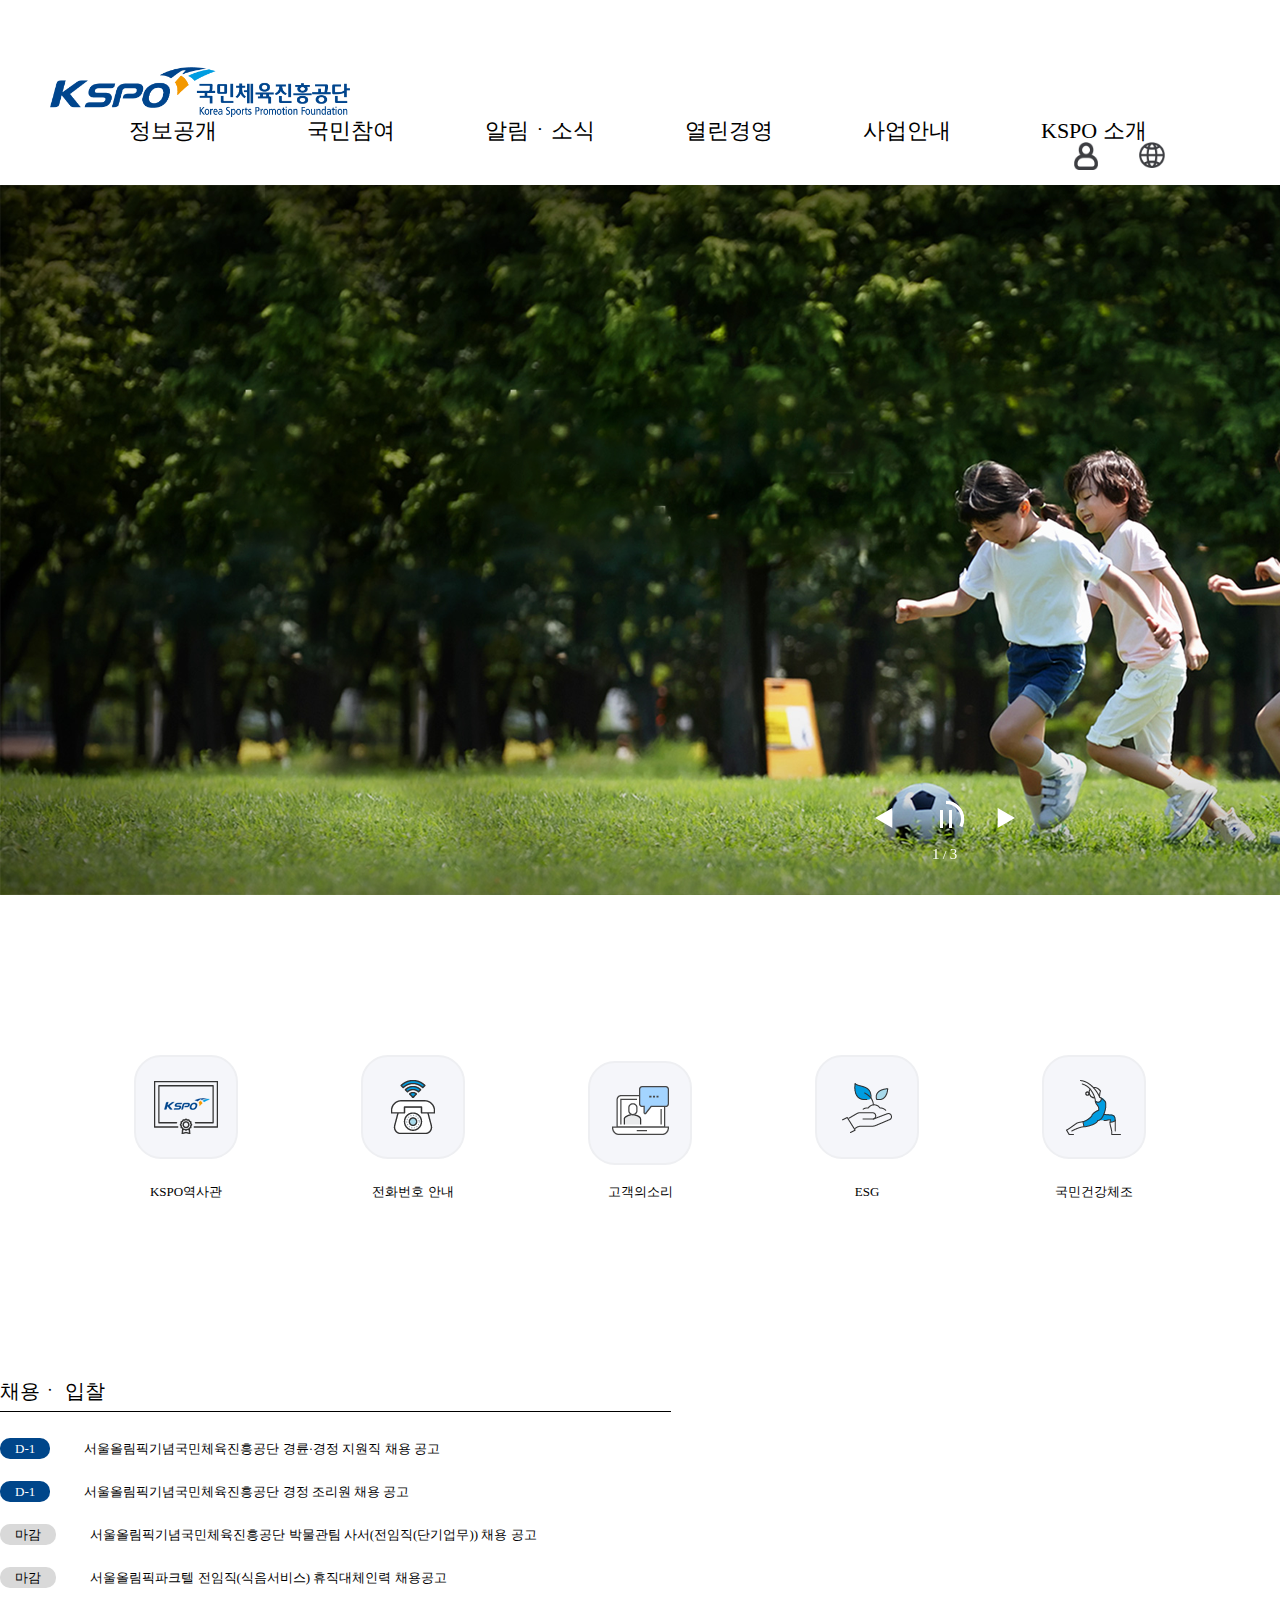
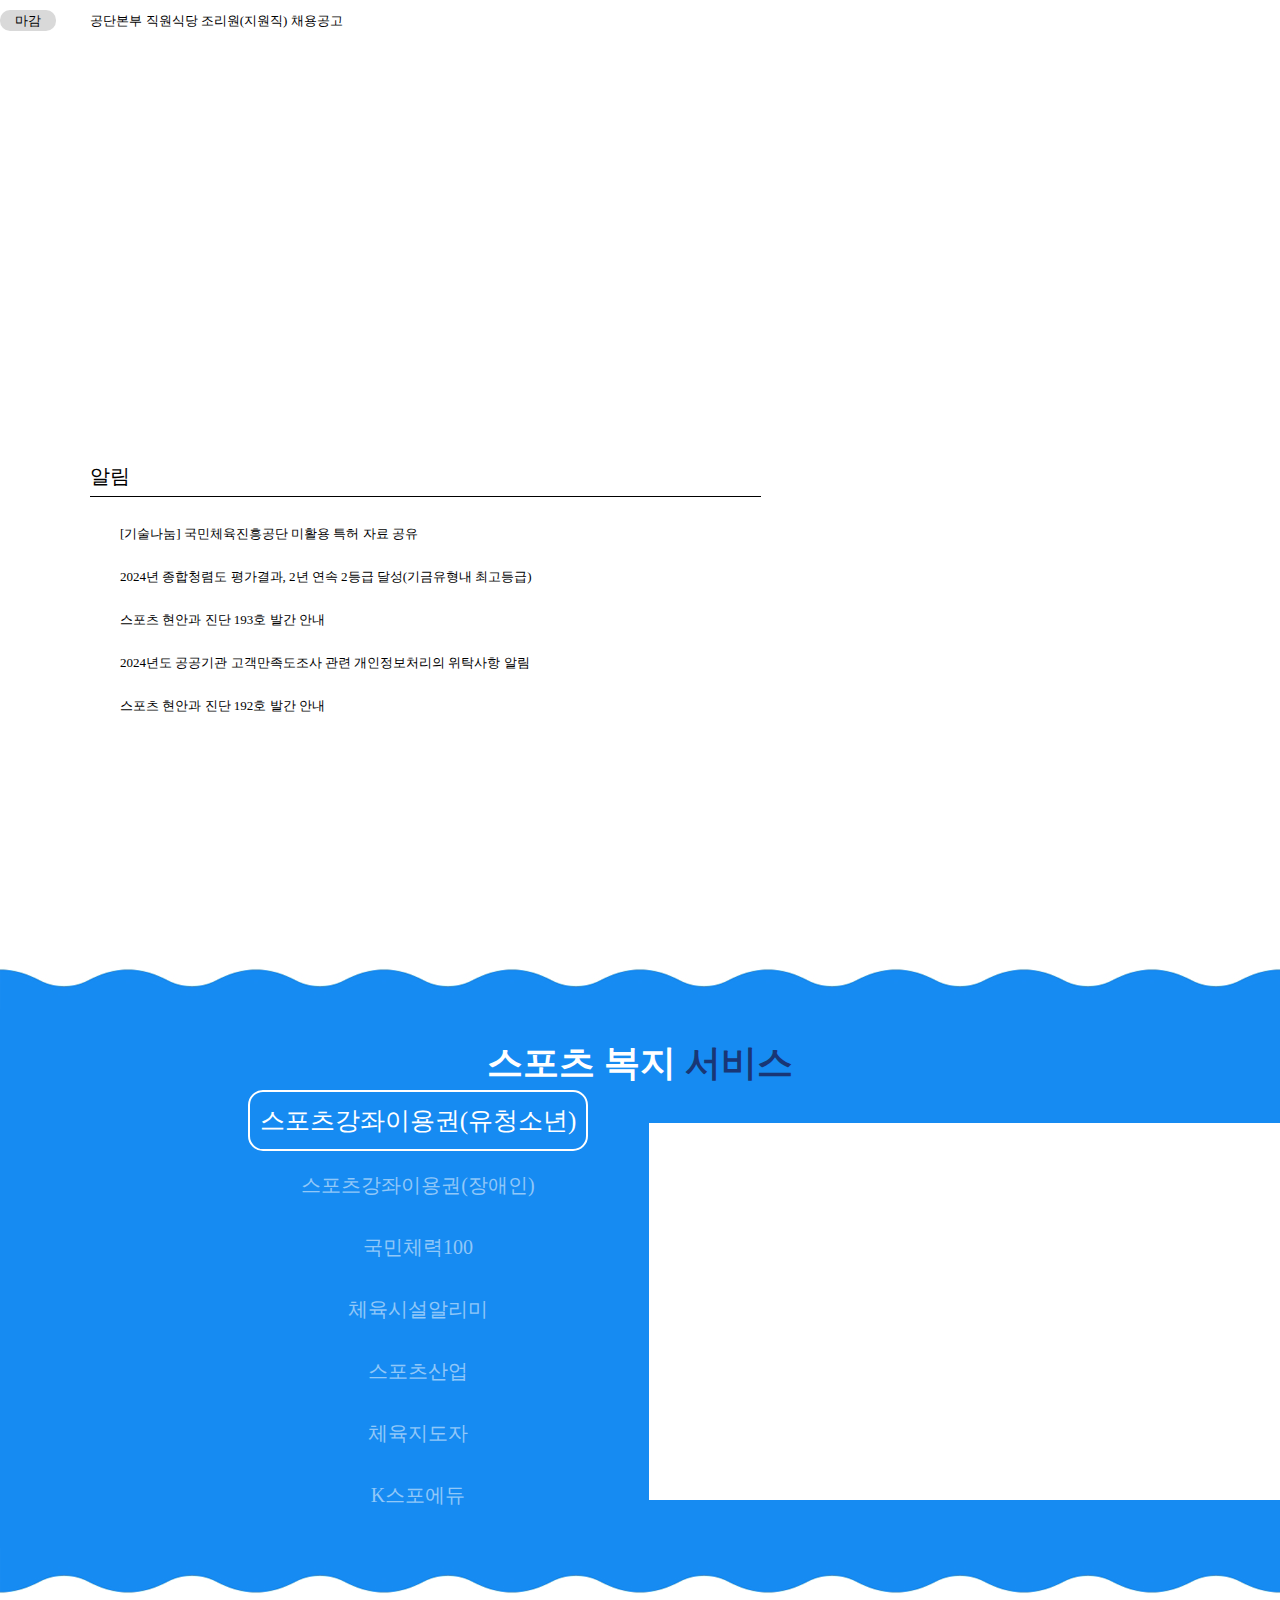
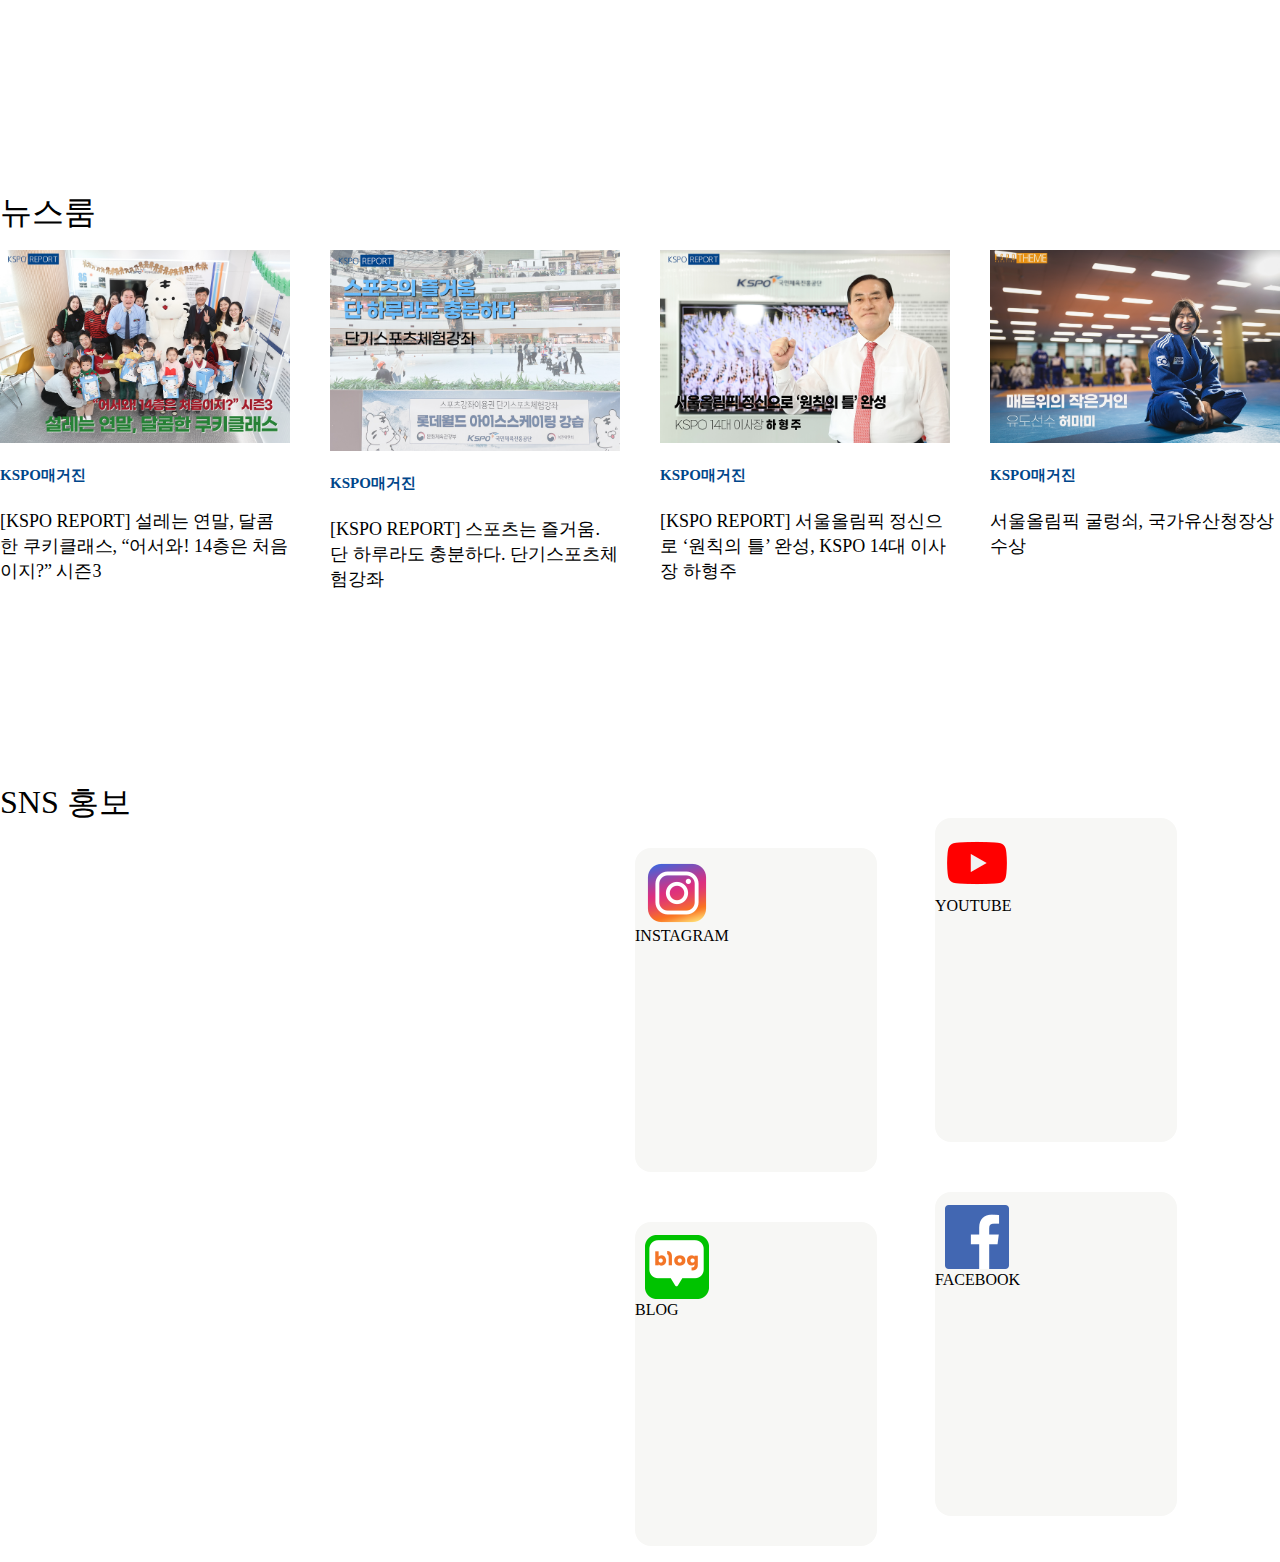
==== index.html @ 51185cd9 "Add files via upload" ====
<!DOCTYPE html>
<html lang="en">
<head>
    <meta charset="UTF-8">
    <meta name="viewport" content="width=device-width, initial-scale=1.0">
    <title>Document</title>
    <link rel="stylesheet" href="./css/style.css">
    <link rel="stylesheet" href="./css/reset.css">
</head>
<body>
    <header>
        <div id="top" >
            <div id="logo" >
            <h1><img src="./img/logo.png" alt=""></h1>
            </div><!--//#logo-->

            <nav id="main_menu" class="font">
                <ul>
                    <li><a href="https://www.kspo.or.kr/kspo/application/APPMST008/list.do?optn10=STD&menuNo=200293">정보공개</a>
                      <div class="sub">
                        <ul id="sub_1">
                          <div class="line"></div>
                          <li><a href=""><p>사전정보공표</p></a></li>
                          <li><a href="#"><p>정보공개청구</p></a></li>
                          <li><a href="#"><p>정보공개목록</p></a></li>
                          <li><a href="#"><p>공공데이터 개방</p></a></li>
                          <li><a href="#"><p>사업실명제</p></a></li>
                          <li><a href="#"><p>재정정보공개</p></a></li>
                          <li><a href="#"><p>비공개대상정보세부기준</p></a></li>
                        
                        </ul>
                      </div>
                    </li>
                    <li><a href="https://www.kspo.or.kr/kspo/singl/contents/ready.do?menuNo=200001">국민참여</a>
                    <div class="sub">
                      <ul id="sub_2">
                        <div class="line"></div>

                        <li><a href="#">고객의 소리</a></li>
                        <li><a href="#">제안</a></li>
                        <li><a href="#">신고센터</a></li>
                        <li><a href="#">신청서비스</a></li>
                        <li><a href="#">증명서발급</a></li>
                        <li><a href="#">설문조사</a></li>
                        <li><a href="#">자주 묻는 질문</a></li>
                      
                      </ul>
                    </div>
                  </li>
                    <li><a href="https://www.kspo.or.kr/kspo/bbs/B0000027/list.do?menuNo=200149">알림ㆍ소식</a>
                    <div class="sub">
                      <ul id="sub_3">
                        <div class="line"></div>

                        <li><a href="#">공지사항</a></li>
                        <li><a href="#">입찰공고</a></li>
                        <li><a href="#">유관기관 공고</a></li>
                        <li><a href="#">채용정보</a></li>
                        
                      </ul>
                    </div>
                  </li>
                    <li><a href="https://www.kspo.or.kr/kspo/main/contents.do?menuNo=200059">열린경영</a>
                    <div class="sub">
                      <ul id="sub_4">
                        <div class="line"></div>

                        <li><a href="#">경영공시</a></li>
                        <li><a href="#">ESG</a></li>
                        <li><a href="#">적극행정</a></li>
                        <li><a href="#">윤리 인권경영</a></li>
                        <li><a href="#">동반성장</a></li>
                        <li><a href="#">환경경영</a></li>
                        <li><a href="#">안전경영</a></li>
                      
                      </ul>
                    </div>
                   </li> 
                    <li><a href="https://www.kspo.or.kr/kspo/main/contents.do?menuNo=200090">사업안내</a>
                    <div class="sub">
                      <ul id="sub_5">
                        <div class="line"></div>

                        <li><a href="#">국민체육진흥기금</a></li>
                        <li><a href="#">스포츠복지 지원 사업</a></li>
                        <li><a href="#">스포츠산업 지원</a></li>
                        <li><a href="#">서울올림픽레거시 사업</a></li>
                        <li><a href="#">체육인재 육성/지원</a></li>
                        <li><a href="#">기금조성사업</a></li>
                        <li><a href="#">KSPO 스포츠단</a></li>
                      
                      </ul>
                    </div>
                    </li>

                    <li><a href="https://www.kspo.or.kr/kspo/main/contents.do?menuNo=200163">KSPO 소개</a>
                    <div class="sub">
                      <ul id="sub_6">
                      <div class="line"></div>

                        <li><a href="#">기관소개</a></li>
                        <li><a href="#">인사말</a></li>
                        <li><a href="#">조직안내</a></li>
                        <li><a href="#">KSPO 브랜드</a></li>
                        <li><a href="#">홍보과</a></li>
                        <li><a href="#">인재채용</a></li>
                        <li><a href="#">사회공헌</a></li>
                        <li><a href="#">찾아오시는길</a></li>
                      </ul>
                    </div>
                  </li>
        
                </ul>
                <div class="sub_bg"></div>
            </nav><!--//#main_menu-->   

            <div id="m_menu">
                <ul>
                   
                    <li><a href="#"><img src="./img/m_menu2.png" alt=""></a></li>
                    <li><a href="#"><img src="./img/m_menu3.png" alt=""></a></li>

                </ul>
            </div><!--//#m_menu-->

        </div><!--//#top-->  

    </header>
    <main>
      <div id="main_view" >
       <!-- Swiper -->
        <div class="swiper mySwiper">
          <div class="swiper-wrapper">
            <div class="swiper-slide"><img src="./img/main_view1_s.png" alt=""></div>
            <div class="swiper-slide"><img src="./img/main_view2_s.png" alt=""></div>
            <div class="swiper-slide"><img src="./img/main_view3_s.png" alt=""></div>
    
          </div>
          <div class="next"><img src="./img/next.png" alt=""></div>
          <div class="prev"><img src="./img/prev.png" alt=""></div>
          <div class="pagination"></div>
          <div class="autoplay-progress">
          <div><img src="./img/stop.png" alt=""></div>
            <svg viewBox="0 0 48 48">
              <circle cx="24" cy="24" r="20"></circle>
            </svg>
            
            <span></span>
          </div>
        </div>
          
         
        </div>
      
      </div><!--main_view-->

        <div id="q_menu" class="inner" >
          <ul class="inner">
            <li><a href="https://www.kspo.or.kr/kspo/history/historyMuseum/list.do?listViewType=photo-view&menuNo=200297"><img src="./img/q5.png" alt=""><p>KSPO역사관</p></a></li>     
            <li><a href="https://www.kspo.or.kr/kspo/singl/orgnzt/list.do?menuNo=200292"><img src="./img/q3.png" alt=""><p>전화번호 안내</p></a></li>          
            <li><a href="https://www.kspo.or.kr/kspo/singl/cmtt/list.do?menuNo=200004"><img src="./img/06.png" alt=""><p>고객의소리</p></a></li>          
            <li><a href="https://www.kspo.or.kr/kspo/main/contents.do?menuNo=200375"><img src="./img/q6.png" alt=""><p>ESG</p></a></li>   
            <li><a href="https://www.kspo.or.kr/kspo/main/contents.do?menuNo=200131"><img src="./img/q4.png" alt=""><p>국민건강체조</p></a></li>     
          </ul>
        </div>
      <div id="bord" class="inner font"> 
        <div id="bord1" >
          <h2>
           채용ㆍ 입찰

          </h2>
          <ul>
            <li><a href=""><span class="color">D-1</span> 서울올림픽기념국민체육진흥공단 경륜·경정 지원직 채용 공고</a></li>
            <li><a href=""><span class="color">D-1</span> 서울올림픽기념국민체육진흥공단 경정 조리원 채용 공고</a></li>
            <li><a href=""><span>마감</span> 서울올림픽기념국민체육진흥공단 박물관팀 사서(전임직(단기업무)) 채용 공고</a></li>
            <li><a href=""><span>마감</span> 서울올림픽파크텔 전임직(식음서비스) 휴직대체인력 채용공고</a></li>
            <li><a href=""><span>마감</span> 공단본부 직원식당 조리원(지원직) 채용공고 </a></li>
            
          </ul> 

        </div>  
        <div id="bord2" >
          <h2>알림</h2>
          <ul>
            <li><a href="">[기술나눔] 국민체육진흥공단 미활용 특허 자료 공유 </a></li>
            <li><a href="">2024년 종합청렴도 평가결과, 2년 연속 2등급 달성(기금유형내 최고등급)</a></li>
            <li><a href="">스포츠 현안과 진단 193호 발간 안내</a></li>
            <li><a href="">2024년도 공공기관 고객만족도조사 관련 개인정보처리의 위탁사항 알림</a></li>
            <li><a href="">스포츠 현안과 진단 192호 발간 안내</a></li>
          </ul>
        </div> 

      </div><!--end:bord--> 

      <div id="banner" class="font">
        <h2>스포츠 복지 <span>서비스</span></h2>
        <ul>
          <li>
            <input type="radio"class="sport_b" id="sport_1" name="sport" value="Sports course voucher"checked/>
            <span class="custom-radio"></span>
            <label class="radio-label" for="sport_1">스포츠강좌이용권(유청소년)</label>
            <div class="sub">
              <img src="" alt="">
              <div class="sub_w">
                <h3>스포츠 강좌이용권(유청소년)</h3> 
                <p>
                국민 누구나 차별 없이 하고 싶은 운동
                을 마음껏 배울수 있도로 저소득층 유
                ㆍ청소년의 운동프로그램 수강료를 지
                원하는 사업입니다.
                </p>  
              </div>
              <div class="button_g"></div>
              <div class="button">홈페이지 바로가기</div>
              <div class="number">02-410-1298 ~9</div>
            </div>
          </li>
          <li>
            <input type="radio" class="sport_b" id="sport_2" name="sport">
            <span class="custom-radio"></span>
            <label class="radio-label" for="sport_2">스포츠강좌이용권(장애인)</label>
          </li>
          <li>
            <input type="radio" class="sport_b" id="sport_3" name="sport">
            <span class="custom-radio"></span>
            <label class="radio-label" for="sport_3">국민체력100</label>
          </li>
          <li>
            <input type="radio" class="sport_b" id="sport_4" name="sport">
            <span class="custom-radio"></span>
            <label class="radio-label" for="sport_4">체육시설알리미</label>
          </li>
          <li>
            <input type="radio" class="sport_b" id="sport_5" name="sport">
            <span class="custom-radio"></span>
            <label class="radio-label" for="sport_5">스포츠산업</label>
          </li>
          <li>
            <input type="radio" class="sport_b" id="sport_6" name="sport">
            <span class="custom-radio"></span>
            <label class="radio-label" for="sport_6">체육지도자</label>
          </li>
          <li>
            <input type="radio" class="sport_b" id="sport_7" name="sport">
            <span class="custom-radio"></span>
            <label class="radio-label" for="sport_7">K스포에듀</label>
          </li>
        </ul>
      </div> 
      <div id="newsroom" class="inner font">
        <h2>뉴스룸</h2>
        <ul>
            <li><a href="https://www.kspo.or.kr/news/bbs/B0000089/view.do?nttId=62833&menuNo=1200004"><img src="./img/newsroom_1.jpg" alt=""><img src="" alt=""><h3>KSPO매거진</h3><p>[KSPO REPORT] 설레는 연말, 달콤한 쿠키클래스, “어서와! 14층은 처음이지?” 시즌3</p></a></li>
            <li><a href="https://www.kspo.or.kr/news/bbs/B0000089/view.do?nttId=62738&menuNo=1200004"><img src="./img/newsroom_2.jpg" alt=""><img src="" alt=""><h3>KSPO매거진</h3><p>[KSPO REPORT] 스포츠는 즐거움. 단 하루라도 충분하다. 단기스포츠체험강좌</p></a></li>
            <li><a href="https://www.kspo.or.kr/news/bbs/B0000089/view.do?nttId=62736&menuNo=1200004"><img src="./img/newsroom_3.jpg" alt=""><img src="" alt=""><h3>KSPO매거진</h3><p>[KSPO REPORT] 서울올림픽 정신으로 ‘원칙의 틀’ 완성, KSPO 14대 이사장 하형주</p></a></li>
            <li><a href="https://www.kspo.or.kr/news/bbs/B0000089/view.do?nttId=62707&menuNo=1200002"><img src="./img/newsroom_4.jpg" alt=""><img src="" alt=""><h3>KSPO매거진</h3><p>서울올림픽 굴렁쇠, 국가유산청장상 수상</p></a></li>
          
        </ul>
      </div>
      <div id="sns" class="inner">
        <h2>SNS 홍보</h2>
        <ul id="sns_boxs">
          <li id="INSTAGRAM" class="sns_box"><img src="./img/instagram_logo.png" alt="인스타로고"><h3>INSTAGRAM</h3></li>
          <li id="YOUTUBE" class="sns_box"><img src="./img/youtube_logo.png" alt="유튜브로고"><h3>YOUTUBE</h3></li>
          <li id="BLOG" class="sns_box"><img src="./img/blog_logo.png" alt="블로그로고"><h3>BLOG</h3></li>
          <li id="FACEBOOK" class="sns_box"><img src="./img/facebook_logo.png" alt="페이스북로고"><h3>FACEBOOK</h3></li>
        </ul>
        
        
      </div>


<!--스와이퍼 연결 -->
<link rel="stylesheet" href="https://cdn.jsdelivr.net/npm/swiper@11/swiper-bundle.min.css"/>

<script src="https://cdn.jsdelivr.net/npm/swiper@11/swiper-bundle.min.js"></script>

<!--스와이퍼 호출 -->
<script>
   const progressCircle = document.querySelector(".autoplay-progress svg");
    const progressContent = document.querySelector(".autoplay-progress span");
    var swiper = new Swiper(" #main_view .mySwiper", {
      spaceBetween: 30,
      centeredSlides: true,
      autoplay: {
        delay: 2500,
        disableOnInteraction: false
      },
      pagination: {
        el: ".pagination",
        type: "fraction",
      },
      navigation: {
        nextEl: ".next",
        prevEl: ".prev"
      },
      on: {
        autoplayTimeLeft(s, time, progress) {
          progressCircle.style.setProperty("--progress", 1 - progress);
          progressContent.textContent = `${Math.ceil(time / 1000)}s`;
        }
      }
    });

     



</script>    
    </main>
</body>
</html>
---- css/style.css ----
@charset "UTF-8";
/*문자 인코딩 정보 표기*/
.inner {
  width: 100%;
  max-width: 1440px;
  margin: 0 auto;
}

.font {
  font-family: "pretandard";
}

a {
  text-decoration: none;
  color: #000;
}

header {
  position: relative;
}

header #top {
  height: 150px;
  padding-top: 35px;
}

header #logo {
  float: left;
  margin: 32px 0 0 50px;
}

header h1 img {
  width: 300px;
}

header #main_menu {
  padding-top: 55px;
}
header #main_menu > ul {
  float: left;
  padding-left: 129px;
  text-align: center;
  width: 1140px;
  margin: 0 auto;
}
header #main_menu > ul > li {
  float: left;
  margin-right: 90px;
  text-align: center;
  position: relative;
}
header #main_menu ul:hover .sub {
  opacity: 1;
}
header #main_menu ul:hover + .sub_bg {
  opacity: 1;
}
header #main_menu li:hover .line {
  opacity: 1;
  width: 100%;
}
header #main_menu li:last-child {
  margin-right: 0px;
}
header #main_menu a {
  font-weight: 400;
  font-size: 22px;
}
header #main_menu .sub {
  height: 400px;
  position: absolute;
  top: 50px;
  left: 50%;
  transform: translateX(-50%);
  opacity: 0;
  z-index: 999;
  white-space: nowrap;
}
header #main_menu .sub ul {
  clear: both;
  margin-top: 40px;
}
header #main_menu .sub li {
  clear: both;
}
header #main_menu .sub li:hover a {
  font-weight: 500;
  font-size: 1.3rem;
}
header #main_menu .sub a {
  font-size: 18px;
  font-weight: 300;
  line-height: 50px;
  color: #fff;
  transition: all 0.3s;
}
header #main_menu .sub_bg {
  width: 100%;
  height: 440px;
  position: absolute;
  top: 150px;
  background: #F39800;
  z-index: 99;
  opacity: 0;
}
header #main_menu .line {
  border-bottom: 5px solid #fff;
  border-radius: 16px;
  opacity: 0;
  transition: all 0.3s;
  width: 10px;
}

header #m_menu {
  float: right;
}
header #m_menu ul {
  float: right;
  margin-right: 115px;
}
header #m_menu li {
  float: left;
  margin-right: 41px;
}
header #m_menu li:nth-child(2) {
  margin-right: 0;
}
header #m_menu li img {
  width: 30px;
}
header #m_menu li:nth-child(1) img {
  width: 24px;
}
header #m_menu li:nth-child(2) img {
  width: 26px;
}

#main_view {
  height: 710px;
  position: relative;
  font-family: "pretandard";
  font-size: 13px !important;
}
#main_view .swiper .swiper-wrapper img {
  height: 710px;
}
#main_view .next {
  position: absolute;
  bottom: 67px;
  right: 264px;
  z-index: 1;
}
#main_view .prev {
  position: absolute;
  bottom: 67px;
  right: 386px;
  z-index: 1;
}
#main_view .pagination {
  position: absolute;
  bottom: 35px;
  left: auto;
  right: 318px;
  z-index: 1;
  color: #fff;
  width: 30px;
}
#main_view .swiper-pagination-current {
  font-family: "pretandard";
  font-size: 15px;
}
#main_view .swiper-pagination-total {
  font-family: "pretandard";
  font-size: 15px;
}
#main_view .autoplay-progress {
  position: absolute;
  right: 314px;
  bottom: 58px;
  z-index: 10;
  width: 40px;
  height: 40px;
  display: flex;
  align-items: center;
  justify-content: center;
  font-weight: bold;
  color: #fff;
  font-size: 0;
}
#main_view .autoplay-progress svg {
  --progress: 0;
  position: absolute;
  left: 0;
  top: 0px;
  z-index: 10;
  width: 100%;
  height: 100%;
  stroke-width: 4px;
  stroke: #fff;
  fill: none;
  stroke-dashoffset: calc(125.6px * (1 - var(--progress)));
  stroke-dasharray: 125.6;
  transform: rotate(-90deg);
}

#main_search {
  float: left;
  margin-left: 179px;
}
#main_search span {
  font-size: 36px;
}
#main_search .m_w {
  padding-bottom: 70px;
}

#main_slide {
  padding-left: 600px;
}
#main_slide ul {
  float: left;
  border: 1px solid #f00;
}
#main_slide li {
  float: left;
  width: 330px !important;
  height: 500px;
  background: #ddd;
  border-radius: 12px;
}

#q_menu ul {
  font-size: 0;
  text-align: center;
}
#q_menu li {
  font-size: 13px;
  display: inline-block;
  width: 100px;
  height: 100px;
  background: #F5F6FA;
  border: 2px solid #EEEFF2;
  border-radius: 27px;
  margin-right: 123px;
  margin-top: 160px;
}
#q_menu p {
  padding-top: 50px;
}
#q_menu li:hover {
  background: #ddd;
}
#q_menu li:last-child {
  margin-right: 0;
}
#q_menu img {
  vertical-align: middle;
  margin-top: 22.5px;
}

#bord1 {
  width: 671px;
  float: left;
  margin-top: 185px;
  height: 500px;
}
#bord1 h2 {
  font-size: 20px;
  padding-bottom: 10px;
}
#bord1 ul {
  border-top: 1px solid #000;
}
#bord1 span {
  width: 55px;
  border-radius: 10px;
  background-color: #D9D9D9;
  padding: 3px 15px;
  margin-right: 31px;
}
#bord1 .color {
  background-color: #00468A;
  color: #fff;
}
#bord1 li {
  padding-top: 30px;
  font-size: 13px;
}

#bord2 {
  width: 671px;
  float: left;
  margin-left: 90px;
  margin-top: 185px;
  height: 500px;
}
#bord2 h2 {
  font-size: 20px;
  padding-bottom: 10px;
}
#bord2 ul {
  border-top: 1px solid #000;
}
#bord2 li {
  padding: 30px 0 0 30px;
  font-size: 13px;
}

#banner {
  clear: both;
  text-align: center;
  margin-bottom: 200px;
  background: url("../img/q_menu_bg3.png") no-repeat;
  height: 630px;
  background-size: cover;
}
#banner h2 {
  font-size: 36px;
  font-weight: bold;
  padding-top: 79px;
  color: #fff;
}
#banner span {
  color: #193675;
}
#banner ul {
  width: 350px;
  margin: 27px 0px 0 243px;
  position: relative;
}
#banner li {
  padding-bottom: 42px;
}
#banner .sport_b:checked ~ .sub {
  display: block;
}
#banner label {
  color: rgba(255, 255, 255, 0.5333333333);
  font-size: 20px;
}
#banner label:hover {
  cursor: pointer;
}
#banner input[type=radio] {
  display: none;
}
#banner input[type=radio]:checked + .custom-radio + .radio-label {
  font-size: 25px;
  color: #fff;
  border: 2px solid #fff;
  border-radius: 15px;
  padding: 15px 10px;
}
#banner .sub {
  position: absolute;
  top: 15px;
  left: 406px;
  width: 947px;
  height: 377px;
  background: #fff;
  display: none;
}
#banner .sub_w {
  position: absolute;
  top: 0;
  right: 0;
  width: 237px;
  height: 317px;
  background: #ddd;
  padding: 30px;
}
#banner h3 {
  font-size: 19px;
  font-weight: 400;
  margin: 0px 0 88px;
}
#banner p {
  font-size: 16px;
  font-weight: 300;
  line-height: 23px;
}
#banner .button_g {
  background: #fff;
  width: 39px;
  height: 40px;
  position: absolute;
  top: 280px;
  right: 142px;
  border-radius: 16px 0 0 16px;
}
#banner .button {
  background: #193675;
  width: 133px;
  height: 40px;
  position: absolute;
  top: 280px;
  right: 18px;
  border-radius: 16px 16px 0 0;
  line-height: 40px;
  color: #fff;
  font-size: 16px;
  font-weight: 400;
}
#banner .number {
  position: absolute;
  top: 340px;
  right: 20px;
}

#newsroom {
  display: block;
  margin: auto;
  height: 354px;
  width: 1281px;
}
#newsroom h2 {
  font-size: 32px;
}
#newsroom ul {
  float: left;
}
#newsroom li {
  float: left;
  width: 290px;
  margin-right: 40px;
  overflow: hidden;
}
#newsroom li:hover img {
  transform: scale(1.1);
  transition: all 0.7s;
}
#newsroom li:last-child {
  margin-right: 0;
}
#newsroom h2 {
  font-size: 32px;
}
#newsroom h3 {
  font-weight: bold;
  font-size: 15px;
  margin-bottom: 26px;
  color: #00468A;
}
#newsroom p {
  font-size: 18px;
  line-height: 25px;
}
#newsroom img {
  width: 290px;
  margin: 22px 0;
}

#sns {
  clear: both;
  margin-top: 236px;
}
#sns h2 {
  font-size: 32px;
}
#sns #sns_boxs {
  float: right;
  width: 542px;
  height: 744px;
  margin-right: 103px;
}
#sns .sns_box {
  width: 242px;
  height: 324px;
  background: #F7F7F5;
  border-radius: 16px;
}
#sns li {
  float: left;
}
#sns li img {
  margin: 13px 0 0 10px;
}
#sns #INSTAGRAM {
  margin-right: 58px;
  margin-top: 30px;
}
#sns #BLOG {
  margin-right: 58px;
  margin-top: 50px;
}
#sns #FACEBOOK {
  margin-top: 20px;
}/*# sourceMappingURL=style.css.map */
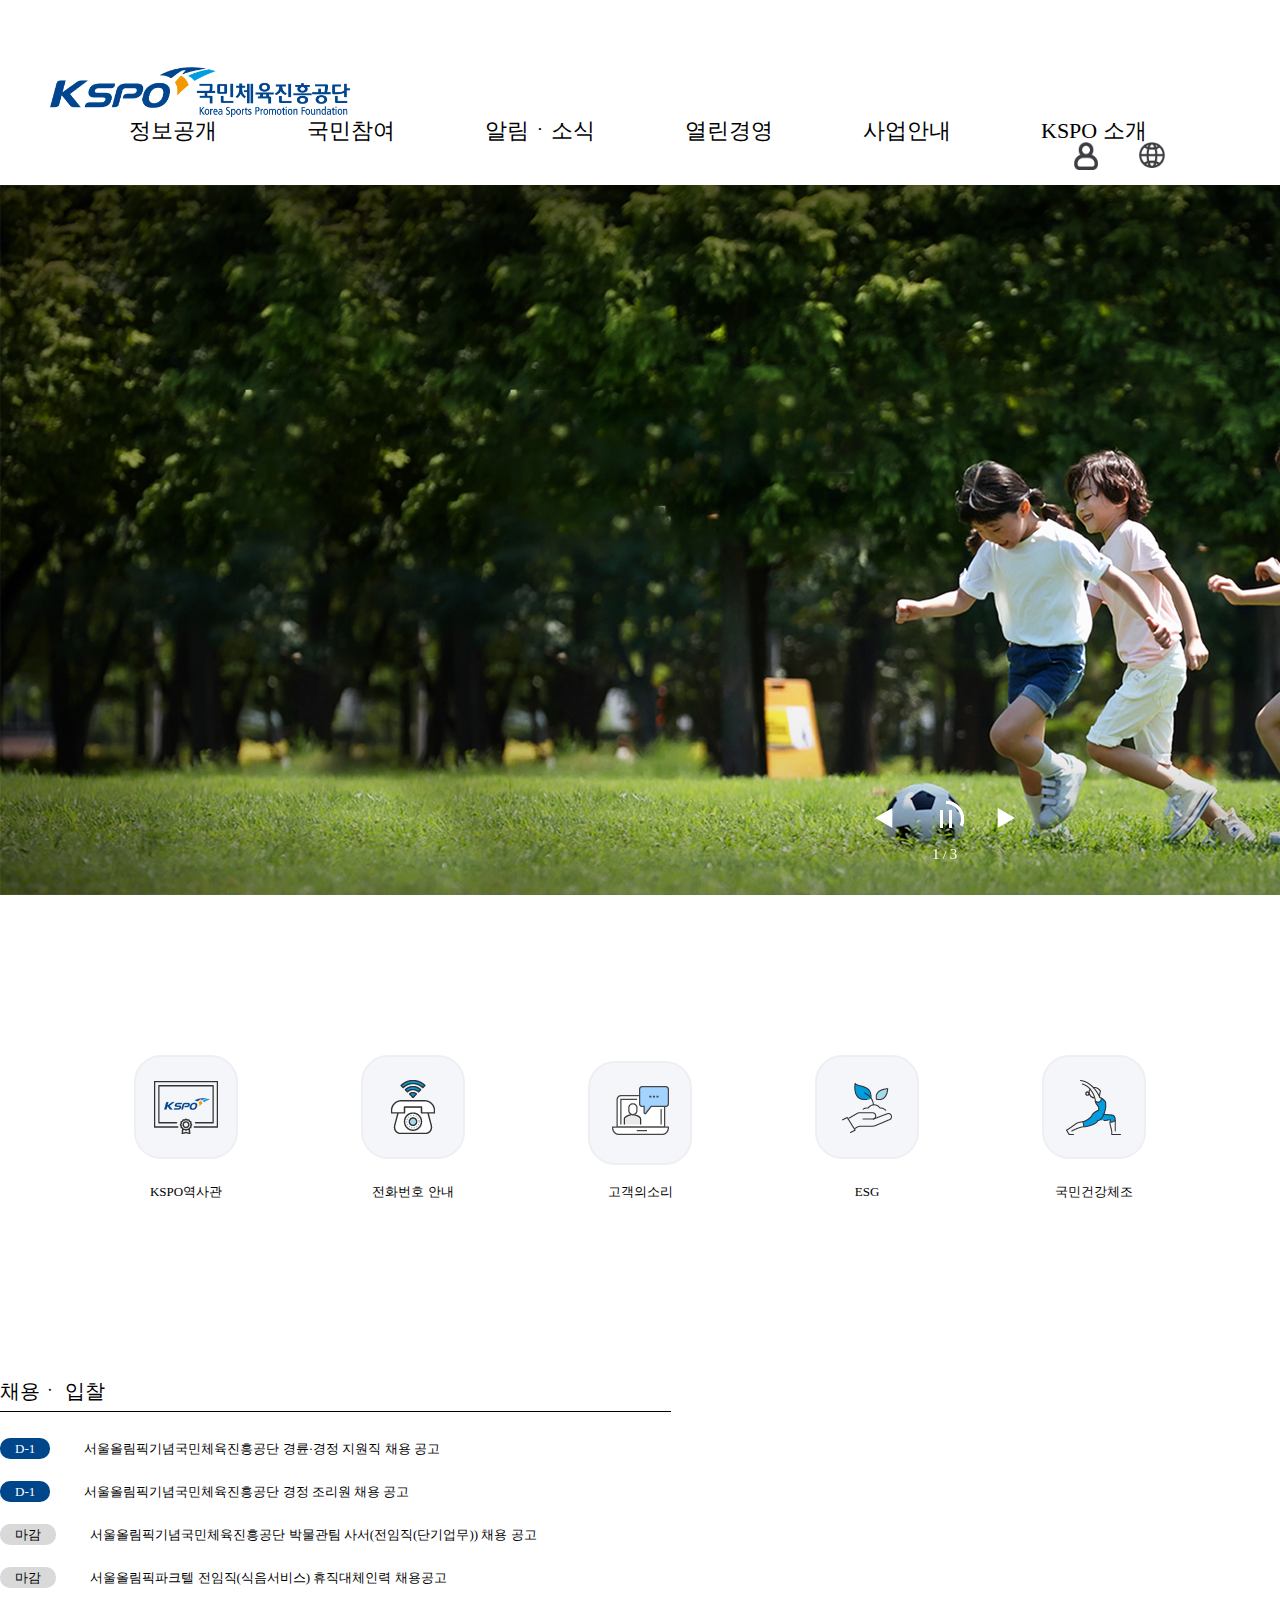
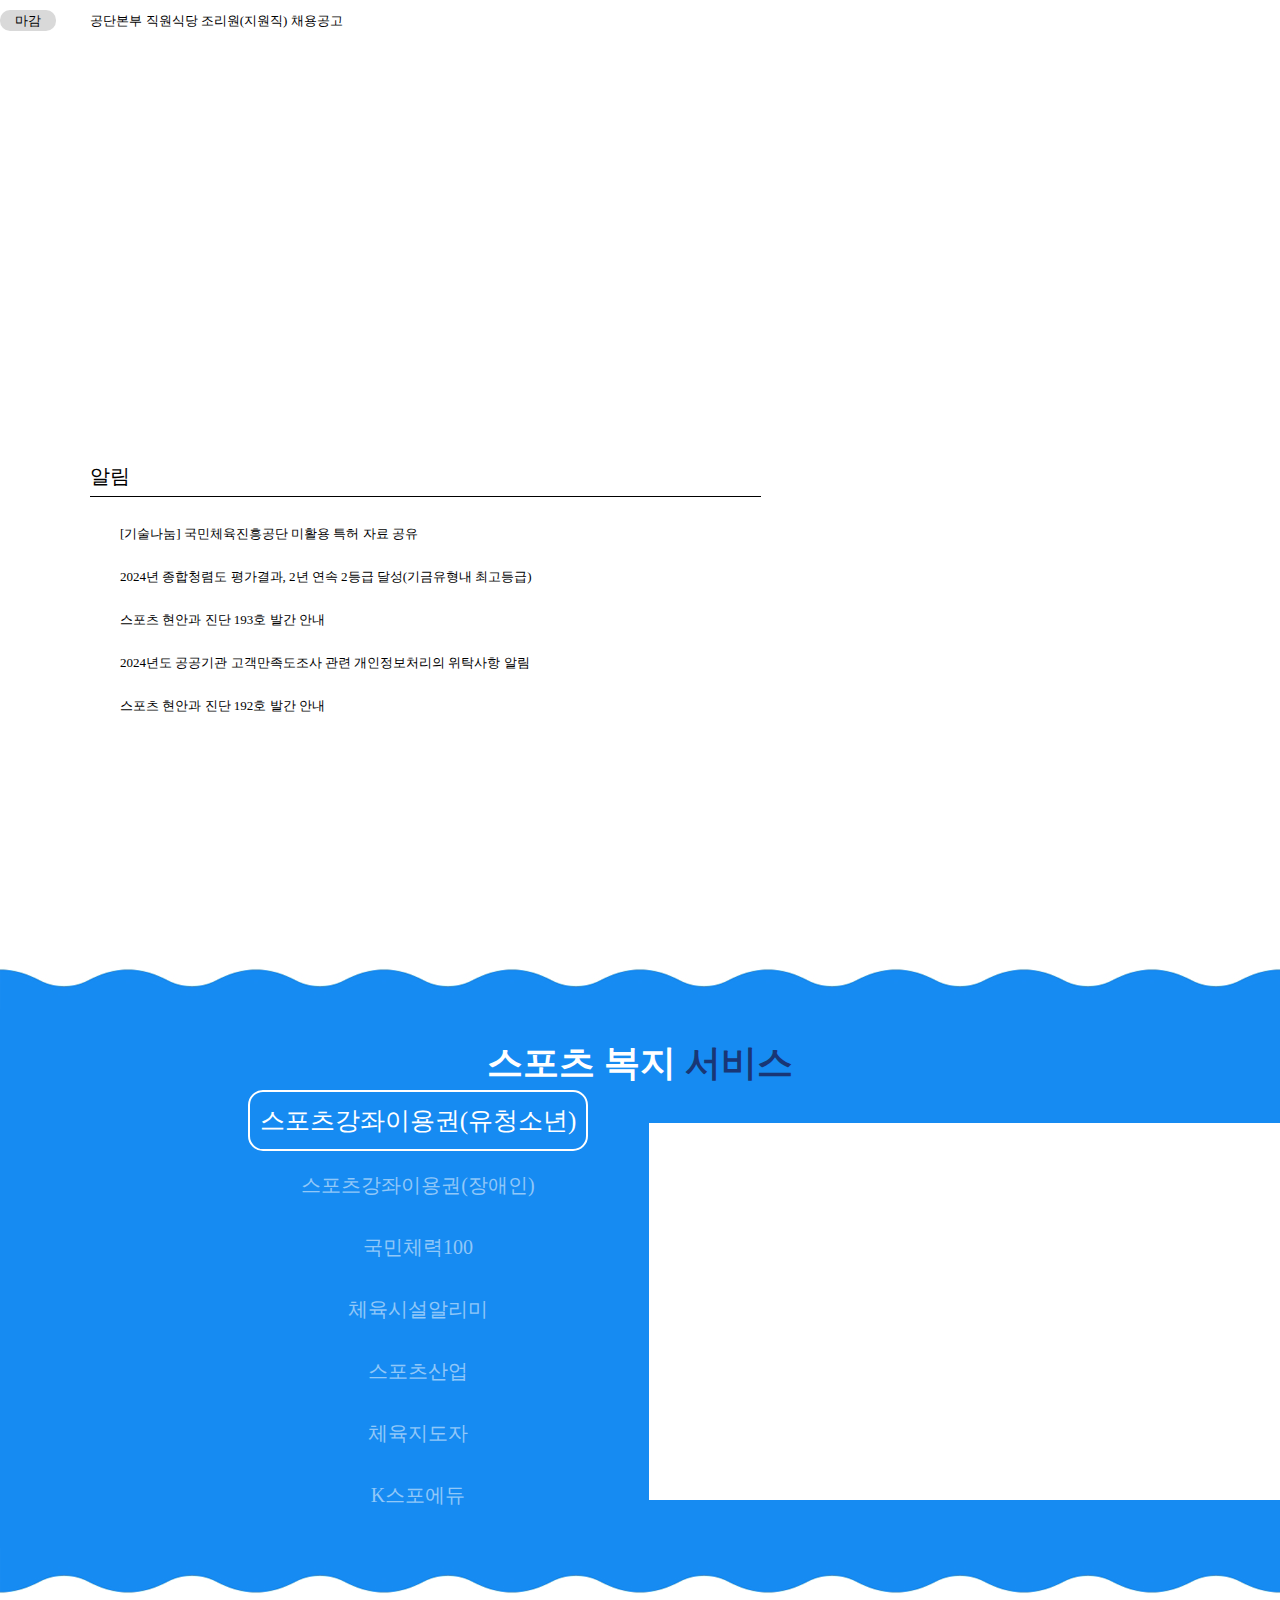
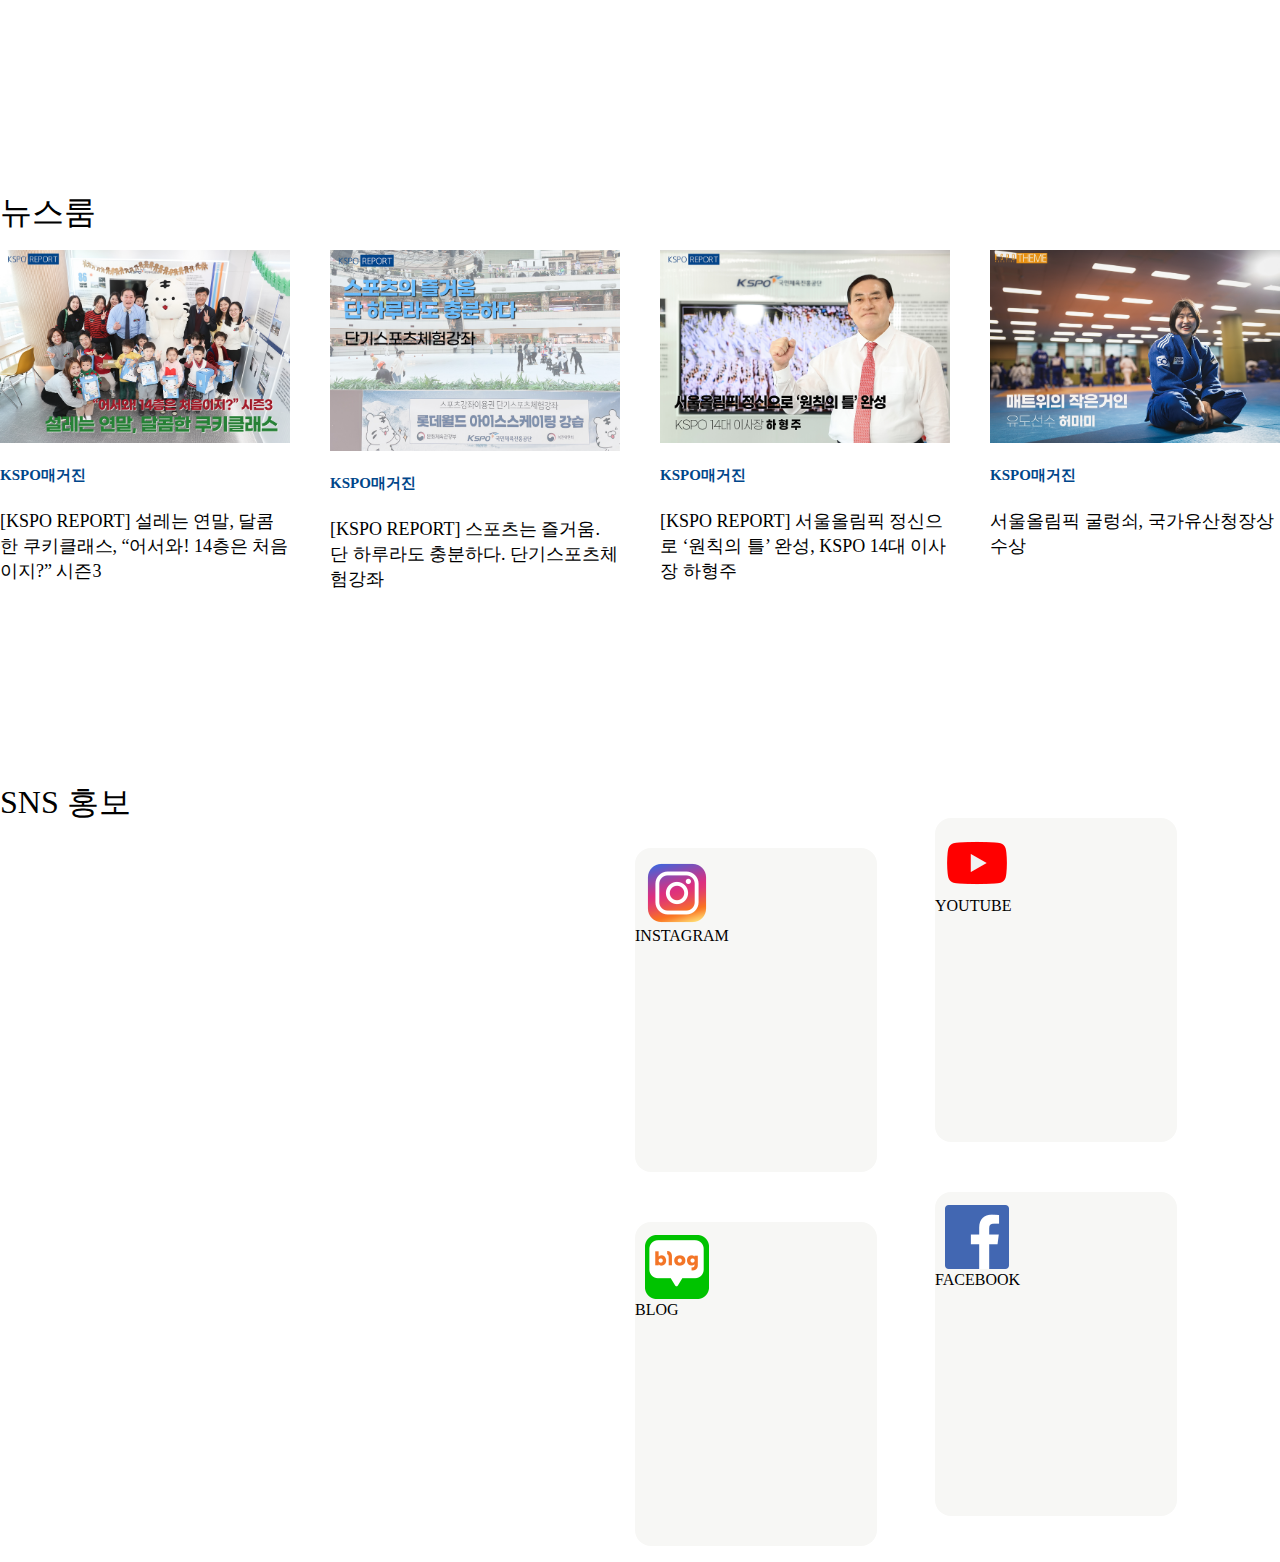
==== commit 725b5e95: "Add files via upload" ====
--- a/index.html
+++ b/index.html
@@ -156,11 +156,11 @@
 
         <div id="q_menu" class="inner" >
           <ul class="inner">
-            <li><a href="https://www.kspo.or.kr/kspo/history/historyMuseum/list.do?listViewType=photo-view&menuNo=200297"><img src="./img/q5.png" alt=""><p>KSPO역사관</p></a></li>     
-            <li><a href="https://www.kspo.or.kr/kspo/singl/orgnzt/list.do?menuNo=200292"><img src="./img/q3.png" alt=""><p>전화번호 안내</p></a></li>          
-            <li><a href="https://www.kspo.or.kr/kspo/singl/cmtt/list.do?menuNo=200004"><img src="./img/06.png" alt=""><p>고객의소리</p></a></li>          
-            <li><a href="https://www.kspo.or.kr/kspo/main/contents.do?menuNo=200375"><img src="./img/q6.png" alt=""><p>ESG</p></a></li>   
-            <li><a href="https://www.kspo.or.kr/kspo/main/contents.do?menuNo=200131"><img src="./img/q4.png" alt=""><p>국민건강체조</p></a></li>     
+            <li><a href="https://www.kspo.or.kr/kspo/history/historyMuseum/list.do?listViewType=photo-view&menuNo=200297"><div><img src="./img/q5.png" alt=""></div><p>KSPO역사관</p></a></li>     
+            <li><a href="https://www.kspo.or.kr/kspo/singl/orgnzt/list.do?menuNo=200292"><div><img src="./img/q3.png" alt=""></div><p>전화번호 안내</p></a></li>          
+            <li><a href="https://www.kspo.or.kr/kspo/singl/cmtt/list.do?menuNo=200004"><div><img src="./img/06.png" alt=""></div><p>고객의소리</p></a></li>          
+            <li><a href="https://www.kspo.or.kr/kspo/main/contents.do?menuNo=200375"><div><img src="./img/q6.png" alt=""></div><p>ESG</p></a></li>   
+            <li><a href="https://www.kspo.or.kr/kspo/main/contents.do?menuNo=200131"><div><img src="./img/q4.png" alt=""></div><p>국민건강체조</p></a></li>     
           </ul>
         </div>
       <div id="bord" class="inner font"> 
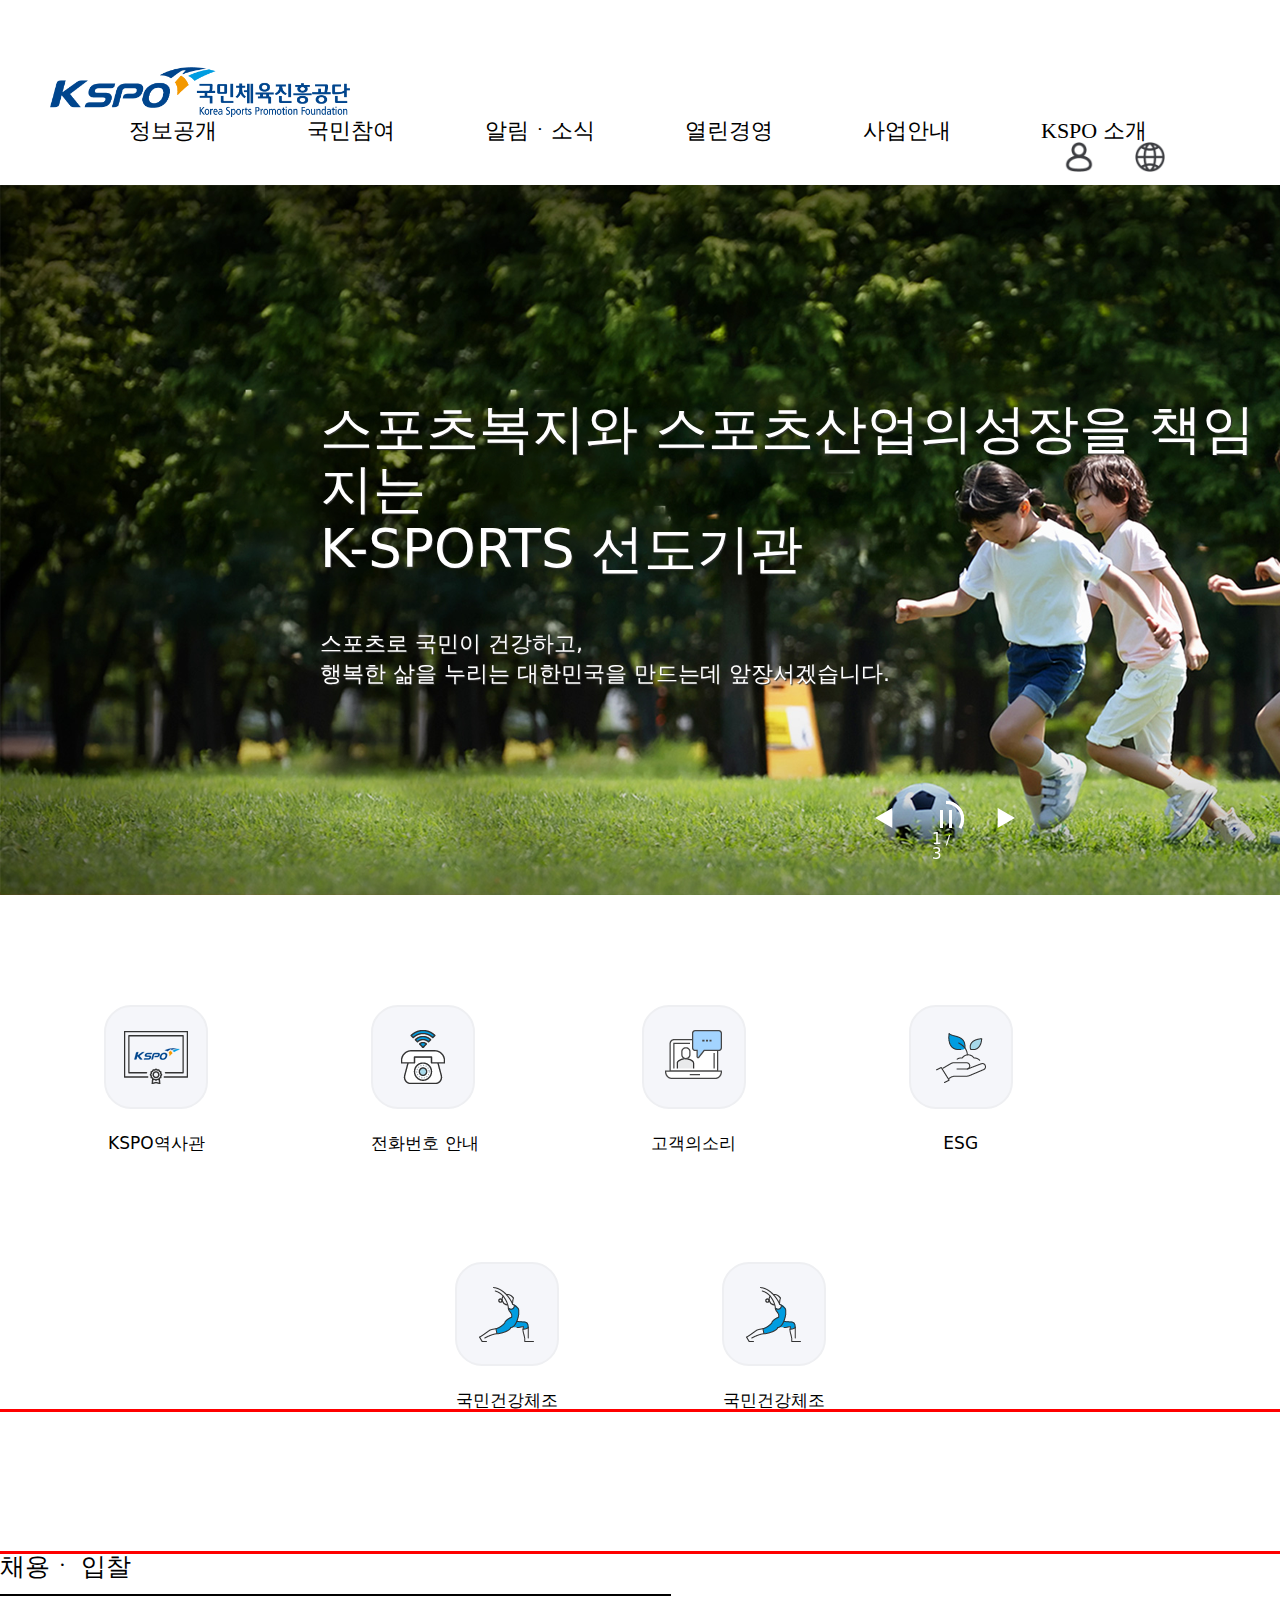
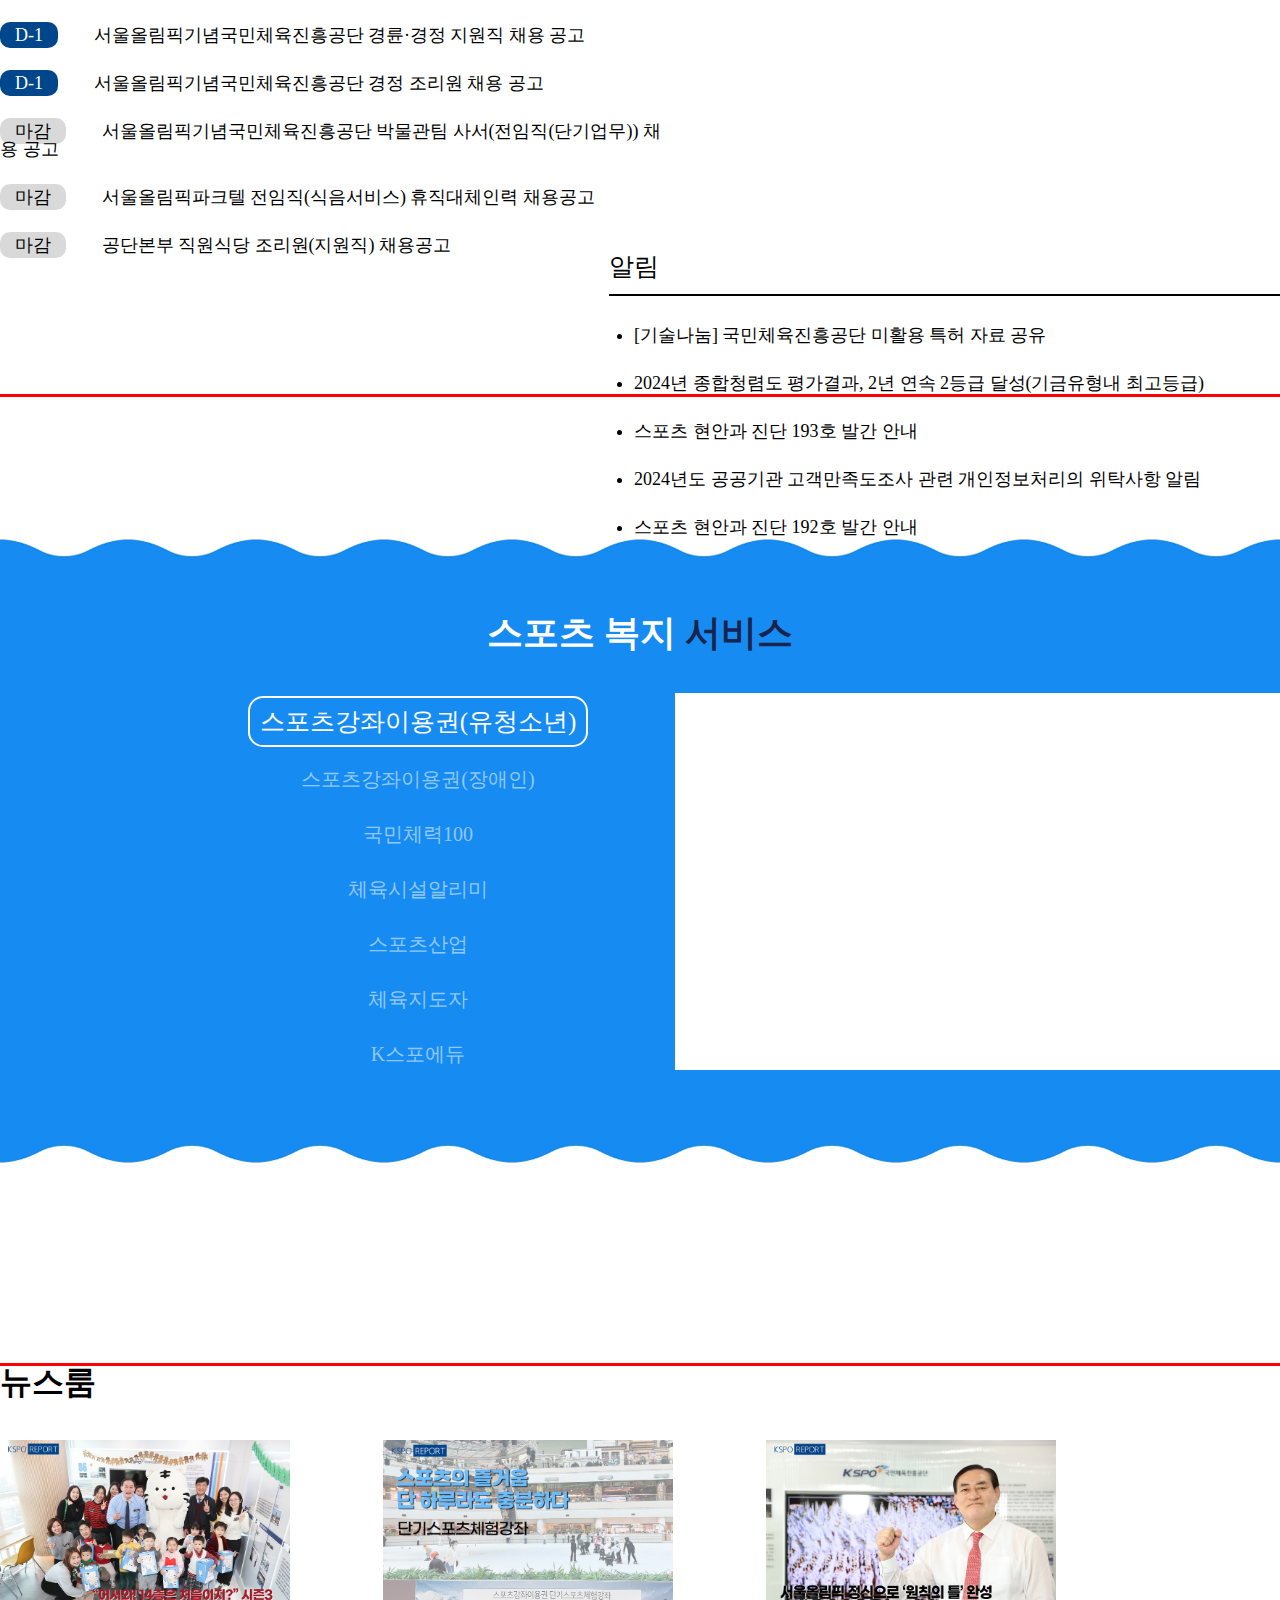
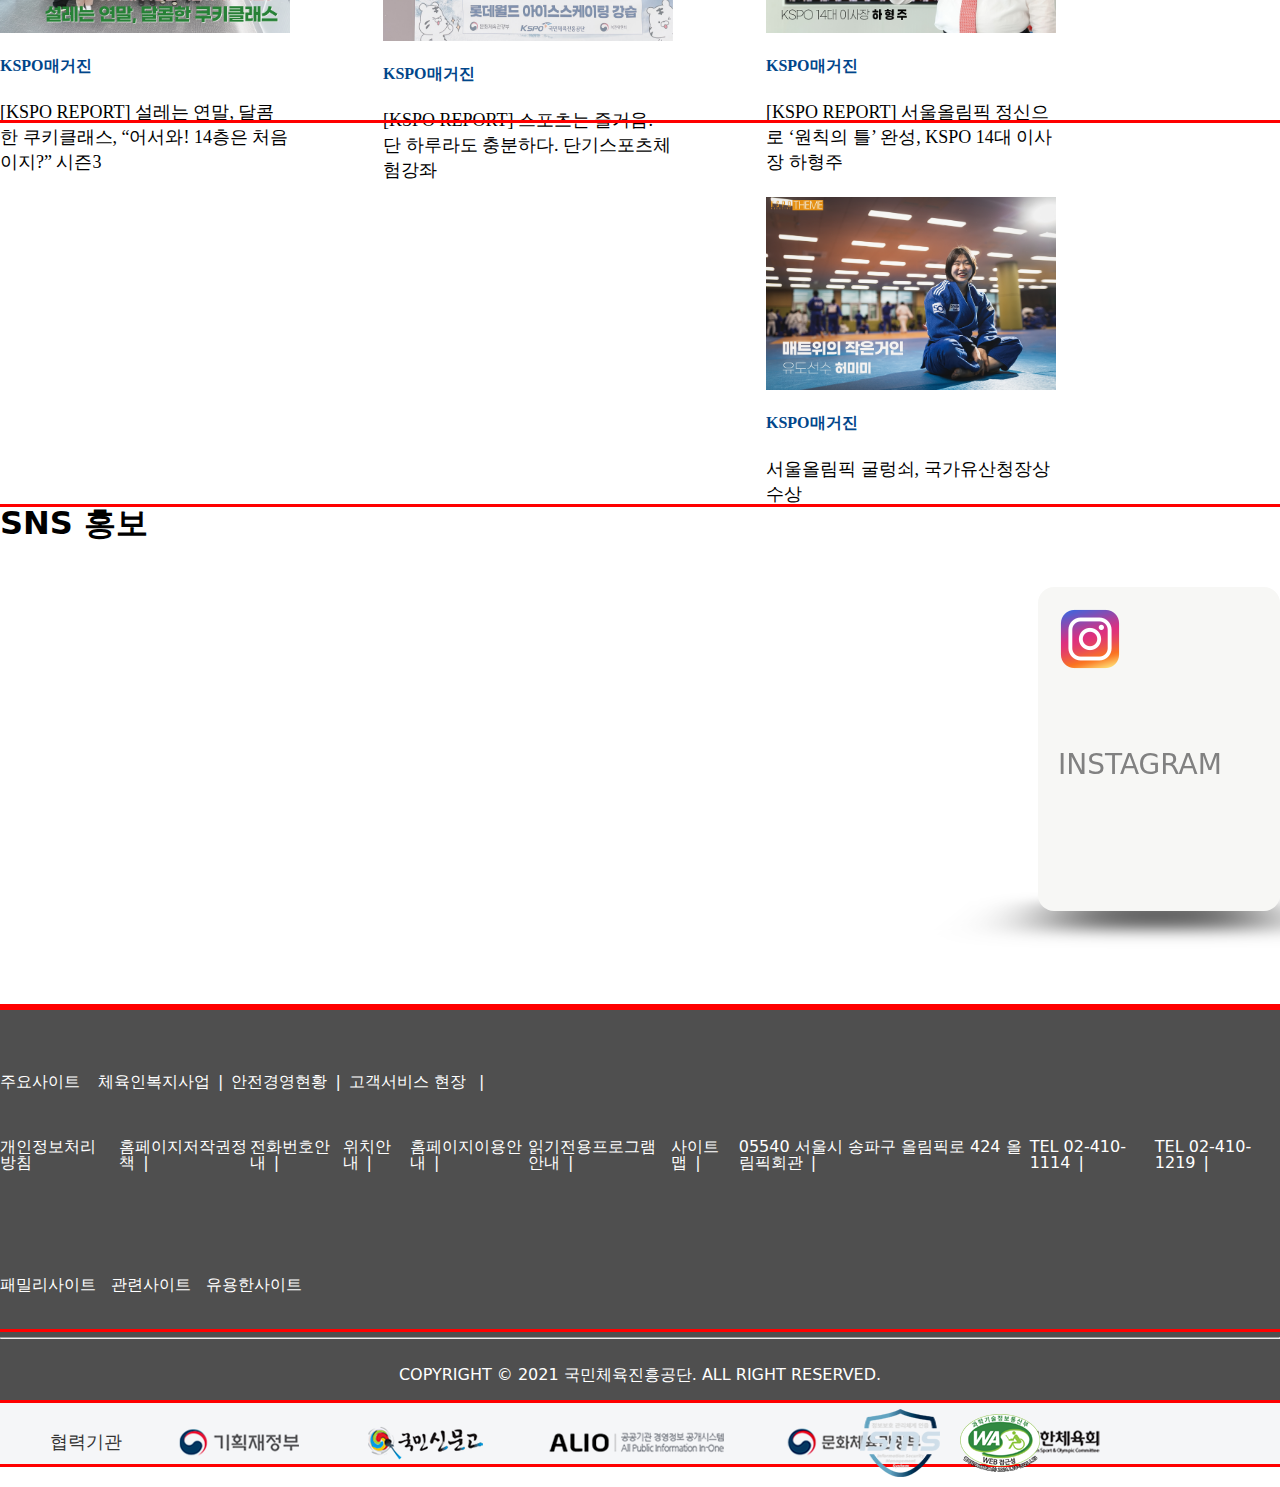
==== commit e2a54ff5: "Add files via upload" ====
--- a/index.html
+++ b/index.html
@@ -1,312 +1,490 @@
 <!DOCTYPE html>
 <html lang="en">
+
 <head>
-    <meta charset="UTF-8">
-    <meta name="viewport" content="width=device-width, initial-scale=1.0">
-    <title>Document</title>
-    <link rel="stylesheet" href="./css/style.css">
-    <link rel="stylesheet" href="./css/reset.css">
+  <meta charset="UTF-8">
+  <meta name="viewport" content="width=device-width, initial-scale=1.0">
+  <title>Document</title>
+  <link rel="stylesheet" href="./css/style.css">
+  <link rel="stylesheet" href="./css/reset.css">
+  <link rel="stylesheet" as="style" crossorigin
+    href="https://cdn.jsdelivr.net/gh/orioncactus/pretendard@v1.3.9/dist/web/variable/pretendardvariable.min.css" />
 </head>
+
 <body>
-    <header>
-        <div id="top" >
-            <div id="logo" >
-            <h1><img src="./img/logo.png" alt=""></h1>
-            </div><!--//#logo-->
-
-            <nav id="main_menu" class="font">
-                <ul>
-                    <li><a href="https://www.kspo.or.kr/kspo/application/APPMST008/list.do?optn10=STD&menuNo=200293">정보공개</a>
-                      <div class="sub">
-                        <ul id="sub_1">
-                          <div class="line"></div>
-                          <li><a href=""><p>사전정보공표</p></a></li>
-                          <li><a href="#"><p>정보공개청구</p></a></li>
-                          <li><a href="#"><p>정보공개목록</p></a></li>
-                          <li><a href="#"><p>공공데이터 개방</p></a></li>
-                          <li><a href="#"><p>사업실명제</p></a></li>
-                          <li><a href="#"><p>재정정보공개</p></a></li>
-                          <li><a href="#"><p>비공개대상정보세부기준</p></a></li>
-                        
-                        </ul>
-                      </div>
-                    </li>
-                    <li><a href="https://www.kspo.or.kr/kspo/singl/contents/ready.do?menuNo=200001">국민참여</a>
-                    <div class="sub">
-                      <ul id="sub_2">
-                        <div class="line"></div>
-
-                        <li><a href="#">고객의 소리</a></li>
-                        <li><a href="#">제안</a></li>
-                        <li><a href="#">신고센터</a></li>
-                        <li><a href="#">신청서비스</a></li>
-                        <li><a href="#">증명서발급</a></li>
-                        <li><a href="#">설문조사</a></li>
-                        <li><a href="#">자주 묻는 질문</a></li>
-                      
-                      </ul>
-                    </div>
-                  </li>
-                    <li><a href="https://www.kspo.or.kr/kspo/bbs/B0000027/list.do?menuNo=200149">알림ㆍ소식</a>
-                    <div class="sub">
-                      <ul id="sub_3">
-                        <div class="line"></div>
-
-                        <li><a href="#">공지사항</a></li>
-                        <li><a href="#">입찰공고</a></li>
-                        <li><a href="#">유관기관 공고</a></li>
-                        <li><a href="#">채용정보</a></li>
-                        
-                      </ul>
-                    </div>
-                  </li>
-                    <li><a href="https://www.kspo.or.kr/kspo/main/contents.do?menuNo=200059">열린경영</a>
-                    <div class="sub">
-                      <ul id="sub_4">
-                        <div class="line"></div>
-
-                        <li><a href="#">경영공시</a></li>
-                        <li><a href="#">ESG</a></li>
-                        <li><a href="#">적극행정</a></li>
-                        <li><a href="#">윤리 인권경영</a></li>
-                        <li><a href="#">동반성장</a></li>
-                        <li><a href="#">환경경영</a></li>
-                        <li><a href="#">안전경영</a></li>
-                      
-                      </ul>
-                    </div>
-                   </li> 
-                    <li><a href="https://www.kspo.or.kr/kspo/main/contents.do?menuNo=200090">사업안내</a>
-                    <div class="sub">
-                      <ul id="sub_5">
-                        <div class="line"></div>
-
-                        <li><a href="#">국민체육진흥기금</a></li>
-                        <li><a href="#">스포츠복지 지원 사업</a></li>
-                        <li><a href="#">스포츠산업 지원</a></li>
-                        <li><a href="#">서울올림픽레거시 사업</a></li>
-                        <li><a href="#">체육인재 육성/지원</a></li>
-                        <li><a href="#">기금조성사업</a></li>
-                        <li><a href="#">KSPO 스포츠단</a></li>
-                      
-                      </ul>
-                    </div>
-                    </li>
-
-                    <li><a href="https://www.kspo.or.kr/kspo/main/contents.do?menuNo=200163">KSPO 소개</a>
-                    <div class="sub">
-                      <ul id="sub_6">
-                      <div class="line"></div>
-
-                        <li><a href="#">기관소개</a></li>
-                        <li><a href="#">인사말</a></li>
-                        <li><a href="#">조직안내</a></li>
-                        <li><a href="#">KSPO 브랜드</a></li>
-                        <li><a href="#">홍보과</a></li>
-                        <li><a href="#">인재채용</a></li>
-                        <li><a href="#">사회공헌</a></li>
-                        <li><a href="#">찾아오시는길</a></li>
-                      </ul>
-                    </div>
-                  </li>
-        
-                </ul>
-                <div class="sub_bg"></div>
-            </nav><!--//#main_menu-->   
-
-            <div id="m_menu">
-                <ul>
-                   
-                    <li><a href="#"><img src="./img/m_menu2.png" alt=""></a></li>
-                    <li><a href="#"><img src="./img/m_menu3.png" alt=""></a></li>
-
-                </ul>
-            </div><!--//#m_menu-->
-
-        </div><!--//#top-->  
-
-    </header>
-    <main>
-      <div id="main_view" >
-       <!-- Swiper -->
-        <div class="swiper mySwiper">
-          <div class="swiper-wrapper">
-            <div class="swiper-slide"><img src="./img/main_view1_s.png" alt=""></div>
-            <div class="swiper-slide"><img src="./img/main_view2_s.png" alt=""></div>
-            <div class="swiper-slide"><img src="./img/main_view3_s.png" alt=""></div>
-    
-          </div>
-          <div class="next"><img src="./img/next.png" alt=""></div>
-          <div class="prev"><img src="./img/prev.png" alt=""></div>
-          <div class="pagination"></div>
-          <div class="autoplay-progress">
+  <header>
+    <div id="top">
+      <div id="logo">
+        <h1><img src="./img/logo.png" alt=""></h1>
+      </div><!--//#logo-->
+
+      <nav id="main_menu" class="font">
+        <ul>
+          <li><a href="https://www.kspo.or.kr/kspo/application/APPMST008/list.do?optn10=STD&menuNo=200293">정보공개</a>
+            <div class="sub">
+              <ul id="sub_1">
+                <div class="line"></div>
+                <li><a href="">
+                    <p>사전정보공표</p>
+                  </a></li>
+                <li><a href="#">
+                    <p>정보공개청구</p>
+                  </a></li>
+                <li><a href="#">
+                    <p>정보공개목록</p>
+                  </a></li>
+                <li><a href="#">
+                    <p>공공데이터 개방</p>
+                  </a></li>
+                <li><a href="#">
+                    <p>사업실명제</p>
+                  </a></li>
+                <li><a href="#">
+                    <p>재정정보공개</p>
+                  </a></li>
+                <li><a href="#">
+                    <p>비공개대상정보세부기준</p>
+                  </a></li>
+
+              </ul>
+            </div>
+          </li>
+          <li><a href="https://www.kspo.or.kr/kspo/singl/contents/ready.do?menuNo=200001">국민참여</a>
+            <div class="sub">
+              <ul id="sub_2">
+                <div class="line"></div>
+
+                <li><a href="#">고객의 소리</a></li>
+                <li><a href="#">제안</a></li>
+                <li><a href="#">신고센터</a></li>
+                <li><a href="#">신청서비스</a></li>
+                <li><a href="#">증명서발급</a></li>
+                <li><a href="#">설문조사</a></li>
+                <li><a href="#">자주 묻는 질문</a></li>
+
+              </ul>
+            </div>
+          </li>
+          <li><a href="https://www.kspo.or.kr/kspo/bbs/B0000027/list.do?menuNo=200149">알림ㆍ소식</a>
+            <div class="sub">
+              <ul id="sub_3">
+                <div class="line"></div>
+
+                <li><a href="#">공지사항</a></li>
+                <li><a href="#">입찰공고</a></li>
+                <li><a href="#">유관기관 공고</a></li>
+                <li><a href="#">채용정보</a></li>
+
+              </ul>
+            </div>
+          </li>
+          <li><a href="https://www.kspo.or.kr/kspo/main/contents.do?menuNo=200059">열린경영</a>
+            <div class="sub">
+              <ul id="sub_4">
+                <div class="line"></div>
+
+                <li><a href="#">경영공시</a></li>
+                <li><a href="#">ESG</a></li>
+                <li><a href="#">적극행정</a></li>
+                <li><a href="#">윤리 인권경영</a></li>
+                <li><a href="#">동반성장</a></li>
+                <li><a href="#">환경경영</a></li>
+                <li><a href="#">안전경영</a></li>
+
+              </ul>
+            </div>
+          </li>
+          <li><a href="https://www.kspo.or.kr/kspo/main/contents.do?menuNo=200090">사업안내</a>
+            <div class="sub">
+              <ul id="sub_5">
+                <div class="line"></div>
+
+                <li><a href="#">국민체육진흥기금</a></li>
+                <li><a href="#">스포츠복지 지원 사업</a></li>
+                <li><a href="#">스포츠산업 지원</a></li>
+                <li><a href="#">서울올림픽레거시 사업</a></li>
+                <li><a href="#">체육인재 육성/지원</a></li>
+                <li><a href="#">기금조성사업</a></li>
+                <li><a href="#">KSPO 스포츠단</a></li>
+
+              </ul>
+            </div>
+          </li>
+
+          <li><a href="https://www.kspo.or.kr/kspo/main/contents.do?menuNo=200163">KSPO 소개</a>
+            <div class="sub">
+              <ul id="sub_6">
+                <div class="line"></div>
+
+                <li><a href="#">기관소개</a></li>
+                <li><a href="#">인사말</a></li>
+                <li><a href="#">조직안내</a></li>
+                <li><a href="#">KSPO 브랜드</a></li>
+                <li><a href="#">홍보과</a></li>
+                <li><a href="#">인재채용</a></li>
+                <li><a href="#">사회공헌</a></li>
+                <li><a href="#">찾아오시는길</a></li>
+              </ul>
+            </div>
+          </li>
+
+        </ul>
+        <div class="sub_bg"></div>
+      </nav><!--//#main_menu-->
+
+      <div id="m_menu">
+        <ul>
+
+          <li><a href="#"><img src="./img/m_menu2_s.png" alt=""></a></li>
+          <li><a href="#"><img src="./img/m_menu3_s.png" alt=""></a></li>
+
+        </ul>
+      </div><!--//#m_menu-->
+
+    </div><!--//#top-->
+
+  </header>
+  <main>
+    <div id="main_view">
+      <!-- Swiper -->
+      <div class="swiper mySwiper">
+        <div class="swiper-wrapper">
+          <div class="swiper-slide">
+            <img src="./img/main_view1_s.png" alt="">
+            <div class="view_t">
+              <h2>스포츠복지와 스포츠산업의성장을 책임지는<br>
+                K-SPORTS 선도기관</h2>
+              <p>
+                스포츠로 국민이 건강하고, <br>
+                행복한 삶을 누리는 대한민국을 만드는데 앞장서겠습니다.
+
+              </p>
+            </div>
+
+          </div>
+
+          <div class="swiper-slide">
+            <img src="./img/main_view2_s.png" alt="">
+            <div class="view_t">
+              <h2>올림픽 유산을 넘어, 글로벌 가치가 되다</h2>
+              <p>
+                1988 서울올림픽 개최 35주년,<br>
+                대한민국 스포츠 발전과 국민 건강의 원동력인 서울올림픽레거시를 미래로, 세계로 전합니다.
+
+              </p>
+            </div>
+
+          </div>
+
+          <div class="swiper-slide">
+            <img src="./img/main_view3_s.png" alt="">
+            <div class="view_t">
+              <h2>스포츠로 건강하고 행복한 대한민국을 만듭니다.</h2>
+              <p>
+                1988 서울올림픽을 개최한 이듬해 탄생한 KSPO는<br>
+                대한민국 체육재정을 책임지는 튼튼한 거목으로 자라났습니다. <br>
+                (2022년까지 총 16조 4,511억원지원)
+
+
+              </p>
+            </div>
+
+          </div>
+
+        </div>
+        <div class="next"><img src="./img/next.png" alt=""></div>
+        <div class="prev"><img src="./img/prev.png" alt=""></div>
+        <div class="pagination"></div>
+        <div class="autoplay-progress">
           <div><img src="./img/stop.png" alt=""></div>
-            <svg viewBox="0 0 48 48">
-              <circle cx="24" cy="24" r="20"></circle>
-            </svg>
-            
-            <span></span>
-          </div>
-        </div>
-          
-         
-        </div>
-      
-      </div><!--main_view-->
-
-        <div id="q_menu" class="inner" >
-          <ul class="inner">
-            <li><a href="https://www.kspo.or.kr/kspo/history/historyMuseum/list.do?listViewType=photo-view&menuNo=200297"><div><img src="./img/q5.png" alt=""></div><p>KSPO역사관</p></a></li>     
-            <li><a href="https://www.kspo.or.kr/kspo/singl/orgnzt/list.do?menuNo=200292"><div><img src="./img/q3.png" alt=""></div><p>전화번호 안내</p></a></li>          
-            <li><a href="https://www.kspo.or.kr/kspo/singl/cmtt/list.do?menuNo=200004"><div><img src="./img/06.png" alt=""></div><p>고객의소리</p></a></li>          
-            <li><a href="https://www.kspo.or.kr/kspo/main/contents.do?menuNo=200375"><div><img src="./img/q6.png" alt=""></div><p>ESG</p></a></li>   
-            <li><a href="https://www.kspo.or.kr/kspo/main/contents.do?menuNo=200131"><div><img src="./img/q4.png" alt=""></div><p>국민건강체조</p></a></li>     
-          </ul>
-        </div>
-      <div id="bord" class="inner font"> 
-        <div id="bord1" >
-          <h2>
-           채용ㆍ 입찰
-
-          </h2>
-          <ul>
-            <li><a href=""><span class="color">D-1</span> 서울올림픽기념국민체육진흥공단 경륜·경정 지원직 채용 공고</a></li>
-            <li><a href=""><span class="color">D-1</span> 서울올림픽기념국민체육진흥공단 경정 조리원 채용 공고</a></li>
-            <li><a href=""><span>마감</span> 서울올림픽기념국민체육진흥공단 박물관팀 사서(전임직(단기업무)) 채용 공고</a></li>
-            <li><a href=""><span>마감</span> 서울올림픽파크텔 전임직(식음서비스) 휴직대체인력 채용공고</a></li>
-            <li><a href=""><span>마감</span> 공단본부 직원식당 조리원(지원직) 채용공고 </a></li>
-            
-          </ul> 
-
-        </div>  
-        <div id="bord2" >
-          <h2>알림</h2>
-          <ul>
-            <li><a href="">[기술나눔] 국민체육진흥공단 미활용 특허 자료 공유 </a></li>
-            <li><a href="">2024년 종합청렴도 평가결과, 2년 연속 2등급 달성(기금유형내 최고등급)</a></li>
-            <li><a href="">스포츠 현안과 진단 193호 발간 안내</a></li>
-            <li><a href="">2024년도 공공기관 고객만족도조사 관련 개인정보처리의 위탁사항 알림</a></li>
-            <li><a href="">스포츠 현안과 진단 192호 발간 안내</a></li>
-          </ul>
-        </div> 
-
-      </div><!--end:bord--> 
-
-      <div id="banner" class="font">
-        <h2>스포츠 복지 <span>서비스</span></h2>
+          <svg viewBox="0 0 48 48">
+            <circle cx="24" cy="24" r="20"></circle>
+          </svg>
+
+          <span></span>
+        </div>
+      </div>
+
+
+    </div>
+
+    </div><!--main_view-->
+
+    <div id="q_menu" class="inner">
+      <ul class="inner">
+        <li><a href="https://www.kspo.or.kr/kspo/history/historyMuseum/list.do?listViewType=photo-view&menuNo=200297">
+            <div><img src="./img/q5.png" alt=""></div>
+            <p>KSPO역사관</p>
+          </a></li>
+        <li><a href="https://www.kspo.or.kr/kspo/singl/orgnzt/list.do?menuNo=200292">
+            <div><img src="./img/q3.png" alt=""></div>
+            <p>전화번호 안내</p>
+          </a></li>
+        <li><a href="https://www.kspo.or.kr/kspo/singl/cmtt/list.do?menuNo=200004">
+            <div><img src="./img/06.png" alt=""></div>
+            <p>고객의소리</p>
+          </a></li>
+        <li><a href="https://www.kspo.or.kr/kspo/main/contents.do?menuNo=200375">
+            <div><img src="./img/q6.png" alt=""></div>
+            <p>ESG</p>
+          </a></li>
+        <li><a href="https://www.kspo.or.kr/kspo/main/contents.do?menuNo=200131">
+            <div><img src="./img/q4.png" alt=""></div>
+            <p>국민건강체조</p>
+          </a></li>
+        <li><a href="https://www.kspo.or.kr/kspo/main/contents.do?menuNo=200131">
+            <div><img src="./img/q4.png" alt=""></div>
+            <p>국민건강체조</p>
+          </a></li>
+
+      </ul>
+    </div>
+    <div id="bord" class="inner font">
+      <div id="bord1">
+        <h2>
+          채용ㆍ 입찰
+
+        </h2>
         <ul>
-          <li>
-            <input type="radio"class="sport_b" id="sport_1" name="sport" value="Sports course voucher"checked/>
-            <span class="custom-radio"></span>
-            <label class="radio-label" for="sport_1">스포츠강좌이용권(유청소년)</label>
-            <div class="sub">
-              <img src="" alt="">
-              <div class="sub_w">
-                <h3>스포츠 강좌이용권(유청소년)</h3> 
-                <p>
+          <li><a href=""><span class="color">D-1</span> 서울올림픽기념국민체육진흥공단 경륜·경정 지원직 채용 공고</a></li>
+          <li><a href=""><span class="color">D-1</span> 서울올림픽기념국민체육진흥공단 경정 조리원 채용 공고</a></li>
+          <li><a href=""><span>마감</span> 서울올림픽기념국민체육진흥공단 박물관팀 사서(전임직(단기업무)) 채용 공고</a></li>
+          <li><a href=""><span>마감</span> 서울올림픽파크텔 전임직(식음서비스) 휴직대체인력 채용공고</a></li>
+          <li><a href=""><span>마감</span> 공단본부 직원식당 조리원(지원직) 채용공고 </a></li>
+
+        </ul>
+
+      </div>
+      <div id="bord2">
+        <h2>알림</h2>
+        <ul>
+          <li><a href="">[기술나눔] 국민체육진흥공단 미활용 특허 자료 공유 </a></li>
+          <li><a href="">2024년 종합청렴도 평가결과, 2년 연속 2등급 달성(기금유형내 최고등급)</a></li>
+          <li><a href="">스포츠 현안과 진단 193호 발간 안내</a></li>
+          <li><a href="">2024년도 공공기관 고객만족도조사 관련 개인정보처리의 위탁사항 알림</a></li>
+          <li><a href="">스포츠 현안과 진단 192호 발간 안내</a></li>
+        </ul>
+      </div>
+
+    </div><!--end:bord-->
+
+    <div id="banner" class="font ">
+      <h2>스포츠 복지 <span>서비스</span></h2>
+      <ul>
+        <li>
+          <input type="radio" class="sport_b" id="sport_1" name="sport" value="Sports course voucher" checked />
+          <span class="custom-radio"></span>
+          <label class="radio-label" for="sport_1">스포츠강좌이용권(유청소년)</label>
+          <div class="sub">
+            <img src="" alt="">
+            <div class="sub_w">
+              <h3>스포츠 강좌이용권(유청소년)</h3>
+              <p>
                 국민 누구나 차별 없이 하고 싶은 운동
                 을 마음껏 배울수 있도로 저소득층 유
                 ㆍ청소년의 운동프로그램 수강료를 지
                 원하는 사업입니다.
-                </p>  
-              </div>
-              <div class="button_g"></div>
-              <div class="button">홈페이지 바로가기</div>
-              <div class="number">02-410-1298 ~9</div>
-            </div>
-          </li>
-          <li>
-            <input type="radio" class="sport_b" id="sport_2" name="sport">
-            <span class="custom-radio"></span>
-            <label class="radio-label" for="sport_2">스포츠강좌이용권(장애인)</label>
-          </li>
-          <li>
-            <input type="radio" class="sport_b" id="sport_3" name="sport">
-            <span class="custom-radio"></span>
-            <label class="radio-label" for="sport_3">국민체력100</label>
-          </li>
-          <li>
-            <input type="radio" class="sport_b" id="sport_4" name="sport">
-            <span class="custom-radio"></span>
-            <label class="radio-label" for="sport_4">체육시설알리미</label>
-          </li>
-          <li>
-            <input type="radio" class="sport_b" id="sport_5" name="sport">
-            <span class="custom-radio"></span>
-            <label class="radio-label" for="sport_5">스포츠산업</label>
-          </li>
-          <li>
-            <input type="radio" class="sport_b" id="sport_6" name="sport">
-            <span class="custom-radio"></span>
-            <label class="radio-label" for="sport_6">체육지도자</label>
-          </li>
-          <li>
-            <input type="radio" class="sport_b" id="sport_7" name="sport">
-            <span class="custom-radio"></span>
-            <label class="radio-label" for="sport_7">K스포에듀</label>
-          </li>
-        </ul>
-      </div> 
-      <div id="newsroom" class="inner font">
-        <h2>뉴스룸</h2>
-        <ul>
-            <li><a href="https://www.kspo.or.kr/news/bbs/B0000089/view.do?nttId=62833&menuNo=1200004"><img src="./img/newsroom_1.jpg" alt=""><img src="" alt=""><h3>KSPO매거진</h3><p>[KSPO REPORT] 설레는 연말, 달콤한 쿠키클래스, “어서와! 14층은 처음이지?” 시즌3</p></a></li>
-            <li><a href="https://www.kspo.or.kr/news/bbs/B0000089/view.do?nttId=62738&menuNo=1200004"><img src="./img/newsroom_2.jpg" alt=""><img src="" alt=""><h3>KSPO매거진</h3><p>[KSPO REPORT] 스포츠는 즐거움. 단 하루라도 충분하다. 단기스포츠체험강좌</p></a></li>
-            <li><a href="https://www.kspo.or.kr/news/bbs/B0000089/view.do?nttId=62736&menuNo=1200004"><img src="./img/newsroom_3.jpg" alt=""><img src="" alt=""><h3>KSPO매거진</h3><p>[KSPO REPORT] 서울올림픽 정신으로 ‘원칙의 틀’ 완성, KSPO 14대 이사장 하형주</p></a></li>
-            <li><a href="https://www.kspo.or.kr/news/bbs/B0000089/view.do?nttId=62707&menuNo=1200002"><img src="./img/newsroom_4.jpg" alt=""><img src="" alt=""><h3>KSPO매거진</h3><p>서울올림픽 굴렁쇠, 국가유산청장상 수상</p></a></li>
-          
-        </ul>
-      </div>
-      <div id="sns" class="inner">
-        <h2>SNS 홍보</h2>
-        <ul id="sns_boxs">
-          <li id="INSTAGRAM" class="sns_box"><img src="./img/instagram_logo.png" alt="인스타로고"><h3>INSTAGRAM</h3></li>
-          <li id="YOUTUBE" class="sns_box"><img src="./img/youtube_logo.png" alt="유튜브로고"><h3>YOUTUBE</h3></li>
-          <li id="BLOG" class="sns_box"><img src="./img/blog_logo.png" alt="블로그로고"><h3>BLOG</h3></li>
-          <li id="FACEBOOK" class="sns_box"><img src="./img/facebook_logo.png" alt="페이스북로고"><h3>FACEBOOK</h3></li>
-        </ul>
-        
-        
-      </div>
-
-
-<!--스와이퍼 연결 -->
-<link rel="stylesheet" href="https://cdn.jsdelivr.net/npm/swiper@11/swiper-bundle.min.css"/>
-
-<script src="https://cdn.jsdelivr.net/npm/swiper@11/swiper-bundle.min.js"></script>
-
-<!--스와이퍼 호출 -->
-<script>
-   const progressCircle = document.querySelector(".autoplay-progress svg");
-    const progressContent = document.querySelector(".autoplay-progress span");
-    var swiper = new Swiper(" #main_view .mySwiper", {
-      spaceBetween: 30,
-      centeredSlides: true,
-      autoplay: {
-        delay: 2500,
-        disableOnInteraction: false
-      },
-      pagination: {
-        el: ".pagination",
-        type: "fraction",
-      },
-      navigation: {
-        nextEl: ".next",
-        prevEl: ".prev"
-      },
-      on: {
-        autoplayTimeLeft(s, time, progress) {
-          progressCircle.style.setProperty("--progress", 1 - progress);
-          progressContent.textContent = `${Math.ceil(time / 1000)}s`;
+              </p>
+            </div>
+            <div class="button_g"></div>
+            <div class="button">홈페이지 바로가기</div>
+            <div class="number">02-410-1298 ~ 9</div>
+          </div>
+        </li>
+        <li>
+          <input type="radio" class="sport_b" id="sport_2" name="sport">
+          <span class="custom-radio"></span>
+          <label class="radio-label" for="sport_2">스포츠강좌이용권(장애인)</label>
+        </li>
+        <li>
+          <input type="radio" class="sport_b" id="sport_3" name="sport">
+          <span class="custom-radio"></span>
+          <label class="radio-label" for="sport_3">국민체력100</label>
+        </li>
+        <li>
+          <input type="radio" class="sport_b" id="sport_4" name="sport">
+          <span class="custom-radio"></span>
+          <label class="radio-label" for="sport_4">체육시설알리미</label>
+        </li>
+        <li>
+          <input type="radio" class="sport_b" id="sport_5" name="sport">
+          <span class="custom-radio"></span>
+          <label class="radio-label" for="sport_5">스포츠산업</label>
+        </li>
+        <li>
+          <input type="radio" class="sport_b" id="sport_6" name="sport">
+          <span class="custom-radio"></span>
+          <label class="radio-label" for="sport_6">체육지도자</label>
+        </li>
+        <li>
+          <input type="radio" class="sport_b" id="sport_7" name="sport">
+          <span class="custom-radio"></span>
+          <label class="radio-label" for="sport_7">K스포에듀</label>
+        </li>
+      </ul>
+    </div>
+    <div id="newsroom" class="inner font">
+      <h2>뉴스룸</h2>
+      <ul>
+        <li><a href="https://www.kspo.or.kr/news/bbs/B0000089/view.do?nttId=62833&menuNo=1200004"><img
+              src="./img/newsroom_1.jpg" alt=""><img src="" alt="">
+            <h3>KSPO매거진</h3>
+            <p>[KSPO REPORT] 설레는 연말, 달콤한 쿠키클래스, “어서와! 14층은 처음이지?” 시즌3</p>
+          </a></li>
+        <li><a href="https://www.kspo.or.kr/news/bbs/B0000089/view.do?nttId=62738&menuNo=1200004"><img
+              src="./img/newsroom_2.jpg" alt=""><img src="" alt="">
+            <h3>KSPO매거진</h3>
+            <p>[KSPO REPORT] 스포츠는 즐거움. 단 하루라도 충분하다. 단기스포츠체험강좌</p>
+          </a></li>
+        <li><a href="https://www.kspo.or.kr/news/bbs/B0000089/view.do?nttId=62736&menuNo=1200004"><img
+              src="./img/newsroom_3.jpg" alt=""><img src="" alt="">
+            <h3>KSPO매거진</h3>
+            <p>[KSPO REPORT] 서울올림픽 정신으로 ‘원칙의 틀’ 완성, KSPO 14대 이사장 하형주</p>
+          </a></li>
+        <li><a href="https://www.kspo.or.kr/news/bbs/B0000089/view.do?nttId=62707&menuNo=1200002"><img
+              src="./img/newsroom_4.jpg" alt=""><img src="" alt="">
+            <h3>KSPO매거진</h3>
+            <p>서울올림픽 굴렁쇠, 국가유산청장상 수상</p>
+          </a></li>
+
+      </ul>
+    </div>
+    <div id="sns" class="inner">
+      <h2>SNS 홍보</h2>
+      <!-- Swiper -->
+      <div class="swiper mySwiper">
+        <div class="swiper-wrapper">
+          <div id="INSTAGRAM" class="sns_box swiper-slide">
+            <img src="./img/instagram_logo.png" alt="인스타로고">
+            <h3>INSTAGRAM</h3>
+          </div>
+          <div id="YOUTUBE" class="sns_box swiper-slide">
+            <img src="./img/youtube_logo.png" alt="유튜브로고">
+            <h3>YOUTUBE</h3>
+          </div>
+          <div id="BLOG" class="sns_box swiper-slide">
+            <img src="./img/blog_logo.png" alt="블로그로고">
+            <h3>BLOG</h3>
+          </div>
+          <div id="FACEBOOK" class="sns_box swiper-slide">
+            <img src="./img/facebook_logo.png" alt="페이스북로고">
+            <h3>FACEBOOK</h3>
+          </div>
+
+        </div>
+
+      </div>
+      <div>
+        <div></div>
+        <div></div>
+        <div></div>
+        <div></div>
+        <div></div>
+      </div>
+
+    </div>
+
+    <footer>
+      <div id="foot_1">
+        <div class="inner">
+          <dl>
+            <dt>주요사이트</dt>
+            <dd>체육인복지사업</dd>
+            <dd>안전경영현황</dd>
+            <dd>고객서비스 현장 </dd>
+          </dl>
+          <dl>
+            <dt>개인정보처리방침</dt>
+            <dd>홈페이지저작권정책</dd>
+            <dd>전화번호안내</dd>
+            <dd>위치안내</dd>
+            <dd>홈페이지이용안내</dd>
+            <dd>읽기전용프로그램안내</dd>
+            <dd>사이트맵</dd>
+            <dd>05540 서울시 송파구 올림픽로 424 올림픽회관</dd>
+            <dd>TEL 02-410-1114</dd>
+            <dd>TEL 02-410-1219</dd>
+          </dl>
+          <ul>
+            <li>패밀리사이트</li>
+            <li>관련사이트</li>
+            <li>유용한사이트</li>
+          </ul>
+        </div>
+
+        <hr>
+
+        <div id="copy">
+          <h3>COPYRIGHT © 2021 국민체육진흥공단. ALL RIGHT RESERVED.</h3>
+        </div>
+      </div>
+
+      <div id="foot_b">
+        <div class="inner">
+          <div id="foot_">
+            <h4>협력기관</h4>
+            <ul>
+              <li><img src="./img/foot_1.png" alt=""></li>
+              <li><img src="./img/foot_2.png" alt=""></li>
+              <li><img src="./img/foot_3.gif" alt=""></li>
+              <li><img src="./img/foot_4.png" alt=""></li>
+              <li><img src="./img/foot_5.png" alt=""></li>
+            </ul>
+          </div>
+          <ul id="foot_g">
+            <li><img src="./img/foot_g1_.png" alt=""></li>
+            <li><img src="./img/foot_g2_.png" alt=""></li>
+          </ul>
+
+        </div>
+    </footer>
+
+
+
+
+    <!--스와이퍼 연결 -->
+    <link rel="stylesheet" href="https://cdn.jsdelivr.net/npm/swiper@11/swiper-bundle.min.css" />
+
+    <script src="https://cdn.jsdelivr.net/npm/swiper@11/swiper-bundle.min.js"></script>
+
+    <!--스와이퍼 호출 -->
+    <script>
+      const progressCircle = document.querySelector(".autoplay-progress svg");
+      const progressContent = document.querySelector(".autoplay-progress span");
+      var swiper = new Swiper(" #main_view .mySwiper", {
+        spaceBetween: 30,
+        centeredSlides: true,
+        autoplay: {
+          delay: 2500,
+          disableOnInteraction: false
+        },
+        pagination: {
+          el: ".pagination",
+          type: "fraction",
+        },
+        navigation: {
+          nextEl: ".next",
+          prevEl: ".prev"
+        },
+        on: {
+          autoplayTimeLeft(s, time, progress) {
+            progressCircle.style.setProperty("--progress", 1 - progress);
+            progressContent.textContent = `${Math.ceil(time / 1000)}s`;
+          }
         }
-      }
-    });
-
-     
-
-
-
-</script>    
-    </main>
+      });
+
+      var swiper = new Swiper("#sns .mySwiper", {
+        effect: "cube",
+        grabCursor: true,
+
+      });
+
+
+
+
+    </script>
+  </main>
 </body>
+
 </html>--- a/css/style.css
+++ b/css/style.css
@@ -1,9 +1,14 @@
 @charset "UTF-8";
 /*문자 인코딩 정보 표기*/
+:root {
+  font-family: "Pretendard Variable", Pretendard, -apple-system, BlinkMacSystemFont, system-ui, Roboto, "Helvetica Neue", "Segoe UI", "Apple SD Gothic Neo", "Noto Sans KR", "Malgun Gothic", "Apple Color Emoji", "Segoe UI Emoji", "Segoe UI Symbol", sans-serif;
+}
+
 .inner {
   width: 100%;
   max-width: 1440px;
   margin: 0 auto;
+  outline: 3px solid #f00;
 }
 
 .font {
@@ -99,7 +104,7 @@
   height: 440px;
   position: absolute;
   top: 150px;
-  background: #F39800;
+  background: #00468A;
   z-index: 99;
   opacity: 0;
 }
@@ -128,17 +133,10 @@
 header #m_menu li img {
   width: 30px;
 }
-header #m_menu li:nth-child(1) img {
-  width: 24px;
-}
-header #m_menu li:nth-child(2) img {
-  width: 26px;
-}
 
 #main_view {
   height: 710px;
   position: relative;
-  font-family: "pretandard";
   font-size: 13px !important;
 }
 #main_view .swiper .swiper-wrapper img {
@@ -166,11 +164,9 @@
   width: 30px;
 }
 #main_view .swiper-pagination-current {
-  font-family: "pretandard";
   font-size: 15px;
 }
 #main_view .swiper-pagination-total {
-  font-family: "pretandard";
   font-size: 15px;
 }
 #main_view .autoplay-progress {
@@ -202,6 +198,25 @@
   stroke-dasharray: 125.6;
   transform: rotate(-90deg);
 }
+#main_view h2 {
+  font-size: 53px;
+  font-weight: 500;
+  margin-bottom: 50px;
+  line-height: 60px;
+  text-shadow: 1px 1px 1px #333;
+}
+#main_view p {
+  font-size: 22px;
+  font-weight: 200;
+  line-height: 30px;
+  text-shadow: 1px 1px 1px #333;
+}
+#main_view .view_t {
+  position: absolute;
+  top: 30%;
+  left: 25%;
+  color: #fff;
+}
 
 #main_search {
   float: left;
@@ -234,21 +249,23 @@
   text-align: center;
 }
 #q_menu li {
-  font-size: 13px;
+  font-size: 17px;
   display: inline-block;
+  margin-right: 163px;
+  margin-top: 110px;
+}
+#q_menu div {
   width: 100px;
   height: 100px;
   background: #F5F6FA;
   border: 2px solid #EEEFF2;
   border-radius: 27px;
-  margin-right: 123px;
-  margin-top: 160px;
 }
 #q_menu p {
-  padding-top: 50px;
-}
-#q_menu li:hover {
-  background: #ddd;
+  padding-top: 26px;
+}
+#q_menu li:hover div {
+  background: #FDFDFE;
 }
 #q_menu li:last-child {
   margin-right: 0;
@@ -258,52 +275,57 @@
   margin-top: 22.5px;
 }
 
-#bord1 {
+#bord {
+  margin-top: 145px;
+  height: 440px;
+}
+#bord a:hover {
+  text-decoration: underline;
+}
+#bord #bord1 {
   width: 671px;
   float: left;
-  margin-top: 185px;
-  height: 500px;
-}
-#bord1 h2 {
-  font-size: 20px;
-  padding-bottom: 10px;
-}
-#bord1 ul {
-  border-top: 1px solid #000;
-}
-#bord1 span {
+}
+#bord #bord1 h2 {
+  font-size: 25px;
+  padding-bottom: 15px;
+  font-weight: 500;
+}
+#bord #bord1 ul {
+  border-top: 2px solid #000;
+}
+#bord #bord1 span {
   width: 55px;
   border-radius: 10px;
   background-color: #D9D9D9;
   padding: 3px 15px;
   margin-right: 31px;
 }
-#bord1 .color {
+#bord #bord1 .color {
   background-color: #00468A;
   color: #fff;
 }
-#bord1 li {
+#bord #bord1 li {
   padding-top: 30px;
-  font-size: 13px;
-}
-
-#bord2 {
+  font-size: 18px;
+}
+#bord #bord2 {
   width: 671px;
-  float: left;
-  margin-left: 90px;
-  margin-top: 185px;
-  height: 500px;
-}
-#bord2 h2 {
-  font-size: 20px;
-  padding-bottom: 10px;
-}
-#bord2 ul {
-  border-top: 1px solid #000;
-}
-#bord2 li {
-  padding: 30px 0 0 30px;
-  font-size: 13px;
+  float: right;
+}
+#bord #bord2 ul {
+  list-style: disc;
+  margin-left: 25px;
+}
+#bord #bord2 h2 {
+  font-size: 25px;
+  padding-bottom: 15px;
+  font-weight: 500;
+  border-bottom: 2px solid #000;
+}
+#bord #bord2 li {
+  padding: 30px 0 0 0px;
+  font-size: 18px;
 }
 
 #banner {
@@ -317,19 +339,26 @@
 #banner h2 {
   font-size: 36px;
   font-weight: bold;
-  padding-top: 79px;
+  padding: 79px 0 15px;
   color: #fff;
 }
 #banner span {
-  color: #193675;
+  color: #19234c;
 }
 #banner ul {
   width: 350px;
   margin: 27px 0px 0 243px;
   position: relative;
+  height: 377px;
 }
 #banner li {
-  padding-bottom: 42px;
+  padding-bottom: 35px;
+}
+#banner li:first-child {
+  padding-top: 16px;
+}
+#banner li:last-child {
+  padding-bottom: 0;
 }
 #banner .sport_b:checked ~ .sub {
   display: block;
@@ -349,13 +378,13 @@
   color: #fff;
   border: 2px solid #fff;
   border-radius: 15px;
-  padding: 15px 10px;
+  padding: 10px 10px;
 }
 #banner .sub {
   position: absolute;
-  top: 15px;
-  left: 406px;
-  width: 947px;
+  top: 0px;
+  left: 432px;
+  width: 997px;
   height: 377px;
   background: #fff;
   display: none;
@@ -364,20 +393,21 @@
   position: absolute;
   top: 0;
   right: 0;
-  width: 237px;
-  height: 317px;
+  width: 257px;
+  height: 337px;
   background: #ddd;
-  padding: 30px;
+  padding: 20px;
 }
 #banner h3 {
-  font-size: 19px;
-  font-weight: 400;
-  margin: 0px 0 88px;
+  font-size: 20px;
+  font-weight: 500;
+  margin: 15px 0 88px;
 }
 #banner p {
   font-size: 16px;
   font-weight: 300;
   line-height: 23px;
+  text-align: left;
 }
 #banner .button_g {
   background: #fff;
@@ -411,10 +441,11 @@
   display: block;
   margin: auto;
   height: 354px;
-  width: 1281px;
 }
 #newsroom h2 {
   font-size: 32px;
+  font-weight: 600;
+  margin-bottom: 20px;
 }
 #newsroom ul {
   float: left;
@@ -422,7 +453,7 @@
 #newsroom li {
   float: left;
   width: 290px;
-  margin-right: 40px;
+  margin-right: 93px;
   overflow: hidden;
 }
 #newsroom li:hover img {
@@ -432,12 +463,9 @@
 #newsroom li:last-child {
   margin-right: 0;
 }
-#newsroom h2 {
-  font-size: 32px;
-}
 #newsroom h3 {
   font-weight: bold;
-  font-size: 15px;
+  font-size: 16px;
   margin-bottom: 26px;
   color: #00468A;
 }
@@ -453,36 +481,119 @@
 #sns {
   clear: both;
   margin-top: 236px;
+  position: relative;
+  height: 500px;
+  /*#INSTAGRAM,{}
+  #YOUTUBE{}
+  #BLOG{
+
+  }
+
+  #FACEBOOK{
+    */
 }
 #sns h2 {
   font-size: 32px;
-}
-#sns #sns_boxs {
-  float: right;
-  width: 542px;
-  height: 744px;
-  margin-right: 103px;
-}
-#sns .sns_box {
+  font-weight: 600;
+}
+#sns h3 {
+  padding: 80px 0 0 20px;
+  font-size: 28px;
+  color: #818181;
+  transition: all 0.4s;
+}
+#sns .swiper {
   width: 242px;
   height: 324px;
+  position: absolute;
+  right: 0px;
+  top: 80px;
+}
+#sns .swiper-slide {
+  background-position: center;
+  background-size: cover;
+}
+#sns .swiper-slide img {
+  display: block;
+}
+#sns .swiper-slide {
   background: #F7F7F5;
   border-radius: 16px;
 }
-#sns li {
-  float: left;
-}
-#sns li img {
-  margin: 13px 0 0 10px;
-}
-#sns #INSTAGRAM {
-  margin-right: 58px;
-  margin-top: 30px;
-}
-#sns #BLOG {
-  margin-right: 58px;
-  margin-top: 50px;
-}
-#sns #FACEBOOK {
-  margin-top: 20px;
+#sns .sns_box:hover h3 {
+  color: #000;
+}
+#sns div img {
+  margin: 20px 0 0 20px;
+}
+
+footer {
+  color: #fff;
+}
+footer dl {
+  display: inline-flex;
+  margin: 39px 0 10px;
+}
+footer dl:first-child {
+  margin: 67px 0 10px;
+}
+footer dt {
+  margin-right: 18px;
+  font-weight: 500;
+}
+footer dd::after {
+  content: "|";
+  margin: 0 8px 0;
+}
+footer #foot_1 {
+  background: #4F4F4F;
+}
+footer #foot_1 #copy {
+  padding: 20px;
+}
+footer #foot_1 ul {
+  display: inline-flex;
+  margin-top: 96px;
+  margin-bottom: 36px;
+}
+footer #foot_1 li {
+  margin-right: 15px;
+}
+footer h3 {
+  text-align: center;
+}
+footer h4 {
+  color: #333;
+  font-size: 18px;
+  float: left;
+  margin: 10px 50px 0 50px;
+}
+footer #foot_b {
+  background: #F5F6F8;
+  position: relative;
+}
+footer #foot_b #foot_ {
+  padding-top: 20px;
+}
+footer #foot_b #foot_ ul {
+  display: inline-flex;
+}
+footer #foot_b #foot_ li {
+  display: inline-flex;
+  margin-right: 50px;
+}
+footer #foot_b #foot_g {
+  position: absolute;
+  top: 0;
+  right: 240px;
+}
+footer #foot_b #foot_g ul {
+  display: inline-flex;
+}
+footer #foot_b #foot_g li {
+  display: inline-flex;
+  margin-left: 15px;
+}
+footer #foot_b #foot_g img {
+  width: 80px;
 }/*# sourceMappingURL=style.css.map */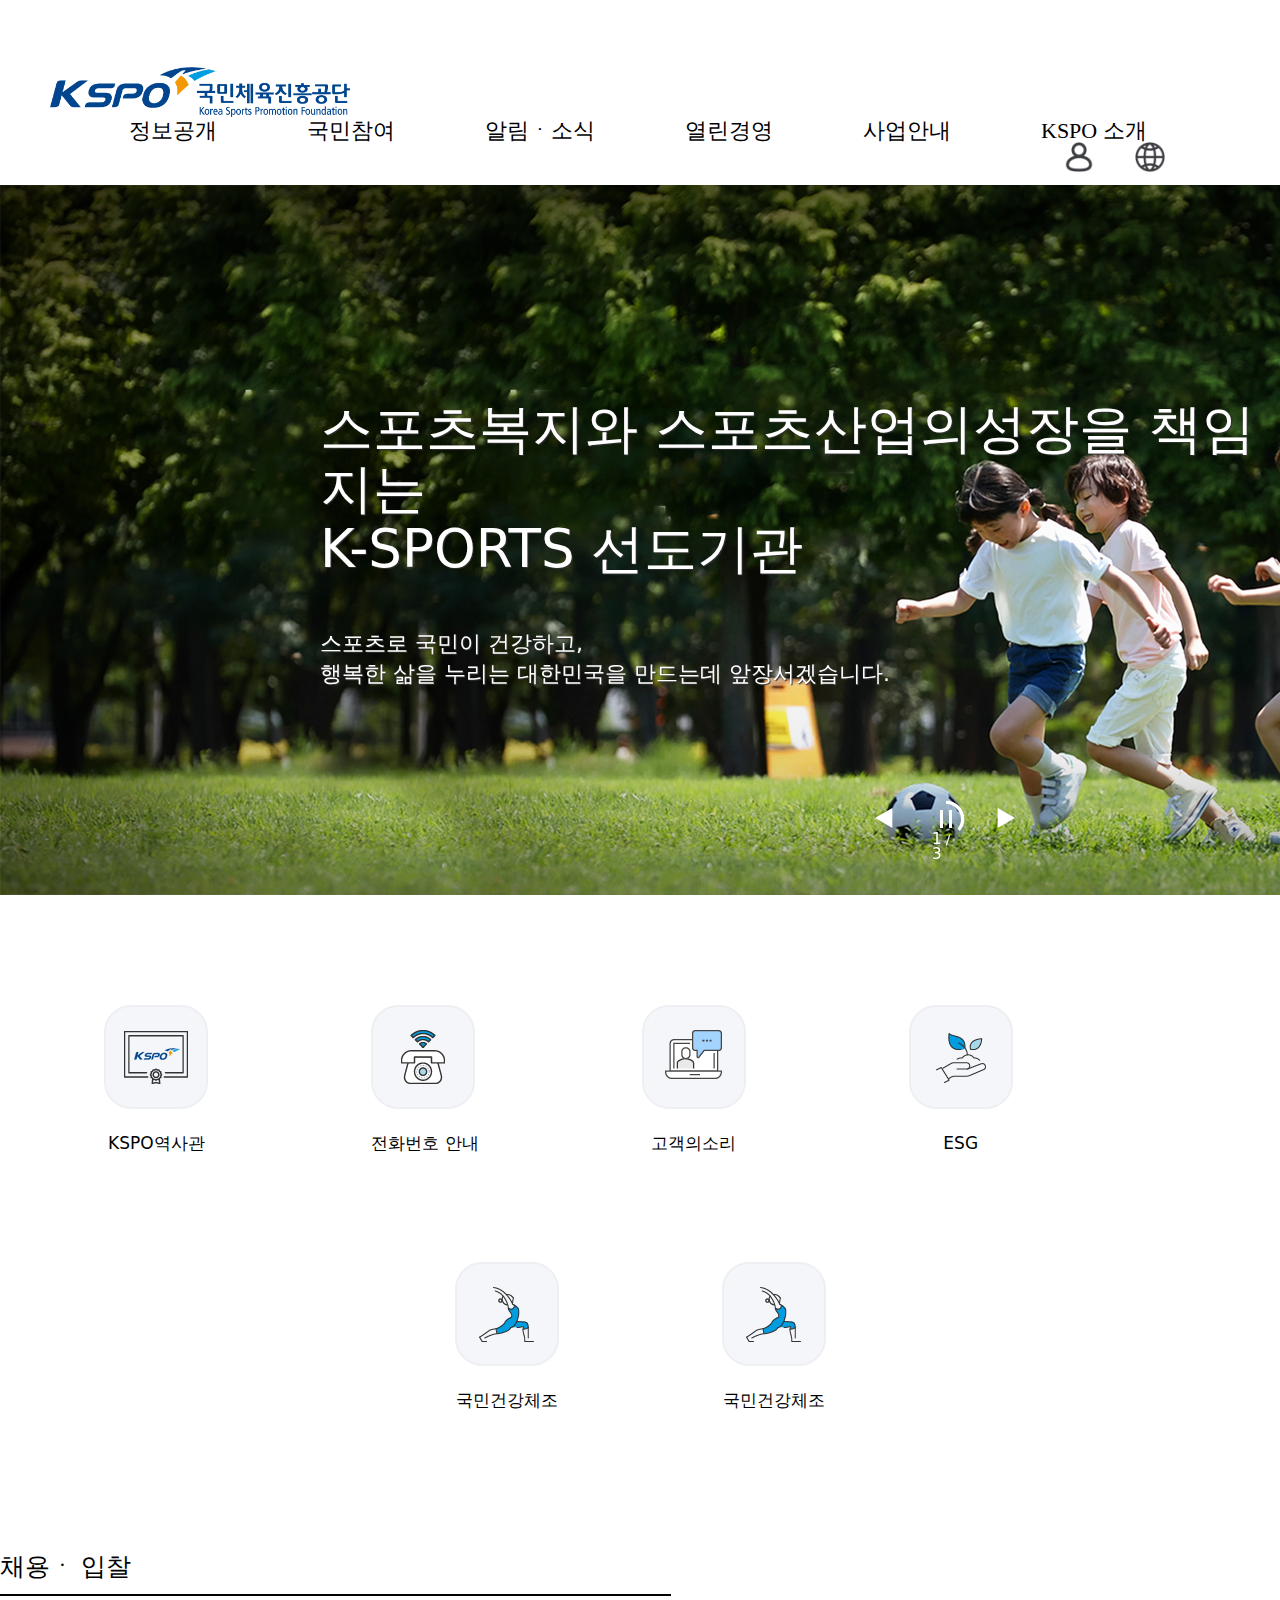
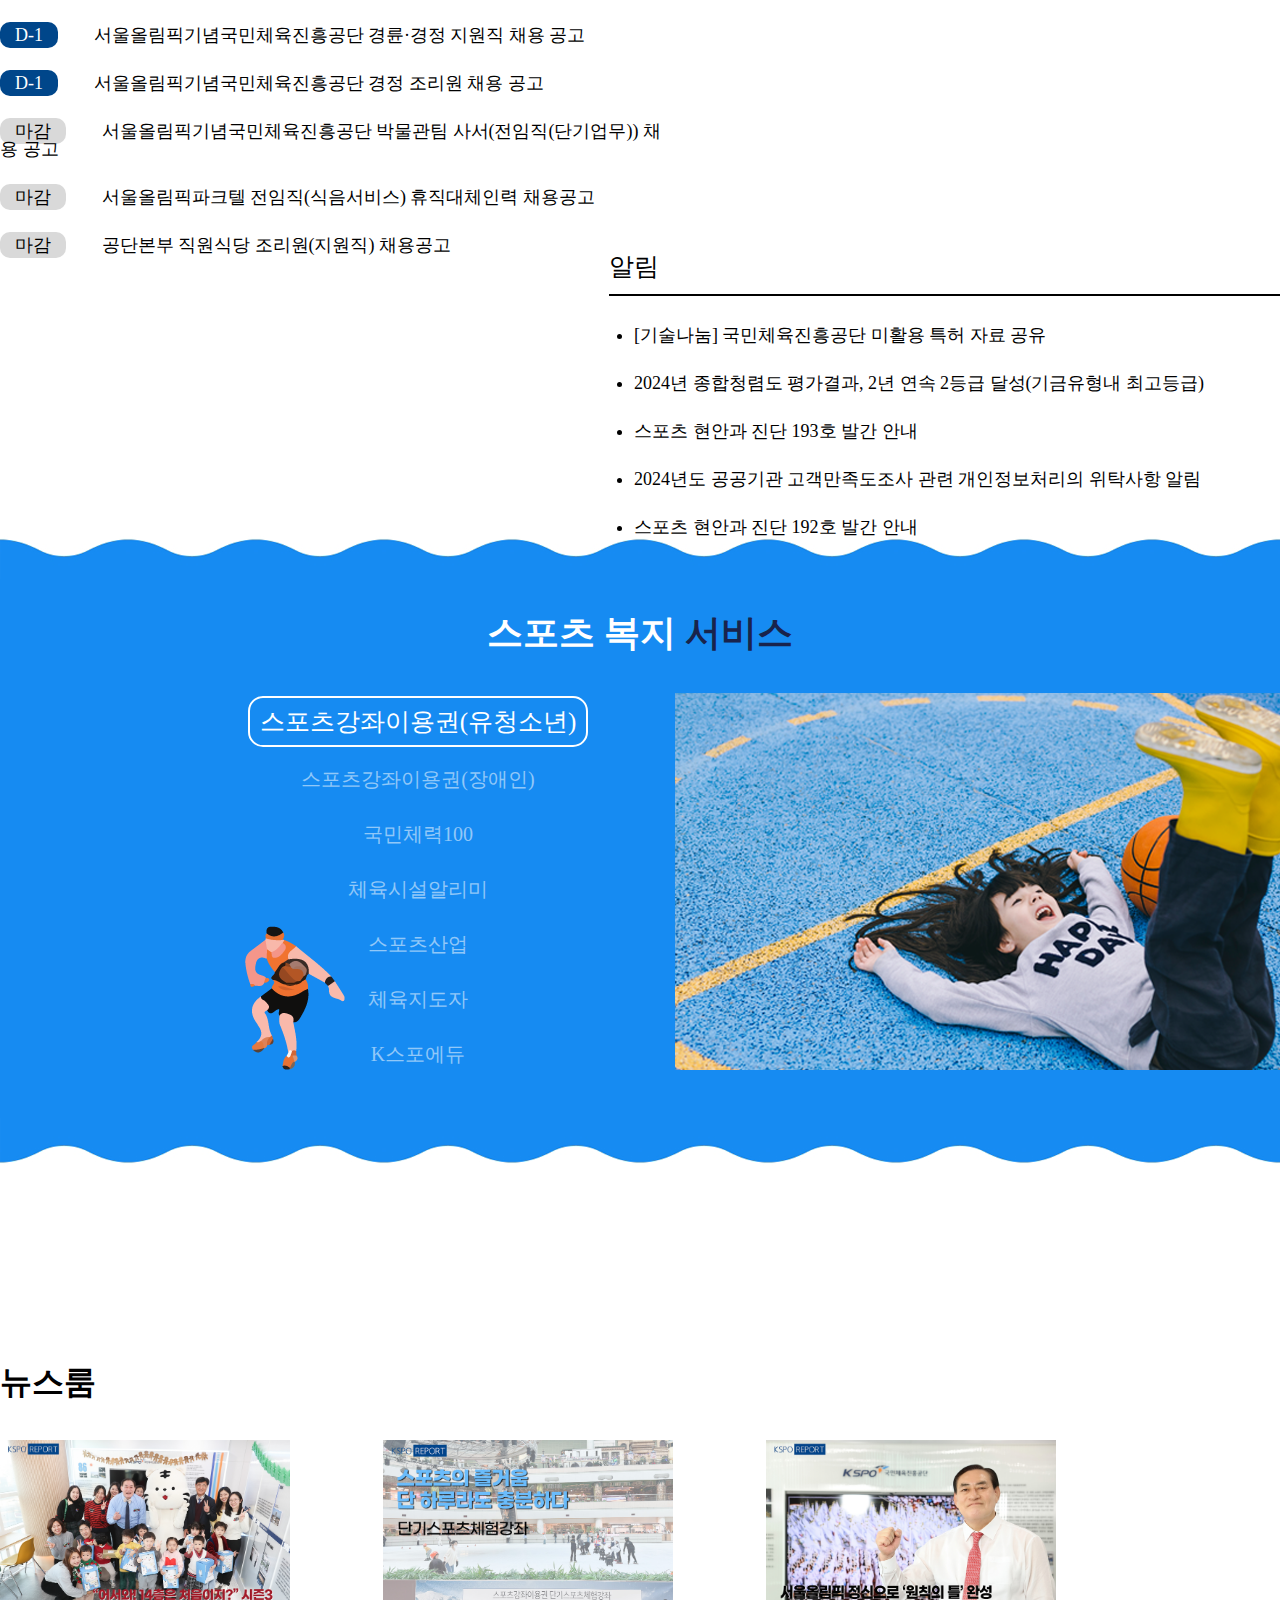
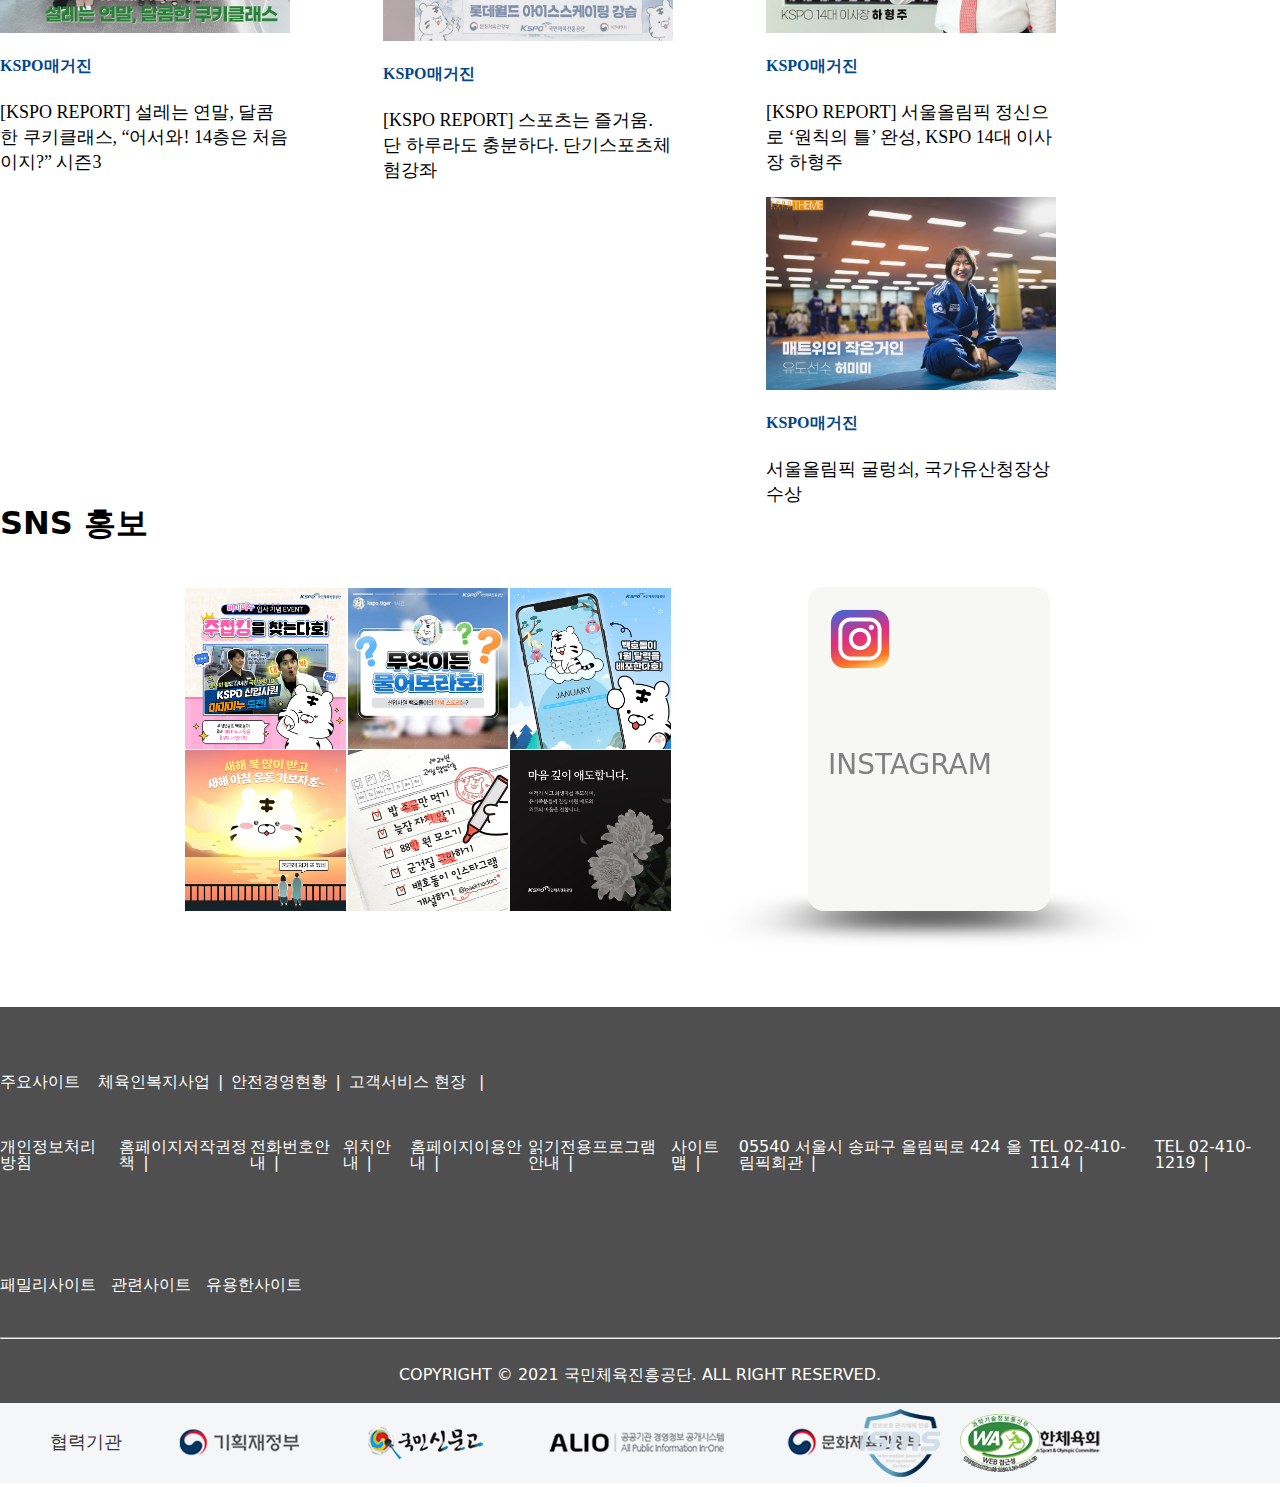
==== commit 00a1d2b7: "Add files via upload" ====
--- a/index.html
+++ b/index.html
@@ -276,12 +276,13 @@
           <span class="custom-radio"></span>
           <label class="radio-label" for="sport_1">스포츠강좌이용권(유청소년)</label>
           <div class="sub">
-            <img src="" alt="">
+            <div id="banner_bg1"><img src="img/banner_img1.png" alt=""></div>
+            <img class="banner_img" src="img/banner1.jpg" alt="">
             <div class="sub_w">
               <h3>스포츠 강좌이용권(유청소년)</h3>
               <p>
                 국민 누구나 차별 없이 하고 싶은 운동
-                을 마음껏 배울수 있도로 저소득층 유
+                을 마음껏 배울수 있도록 저소득층 유
                 ㆍ청소년의 운동프로그램 수강료를 지
                 원하는 사업입니다.
               </p>
@@ -289,37 +290,137 @@
             <div class="button_g"></div>
             <div class="button">홈페이지 바로가기</div>
             <div class="number">02-410-1298 ~ 9</div>
+            
           </div>
         </li>
         <li>
           <input type="radio" class="sport_b" id="sport_2" name="sport">
           <span class="custom-radio"></span>
           <label class="radio-label" for="sport_2">스포츠강좌이용권(장애인)</label>
+          <div class="sub">
+            <div id="banner_bg1"><img src="img/banner_img3.png" alt=""></div>
+            <img class="banner_img" src="img/banner2.jpg" alt="">
+            <div class="sub_w">
+              <h3>스포츠강좌이용권(장애인)</h3>
+              <p>
+                장애인의 건전한 여가활동을 통한 삶의 질 향상으로 스포츠복지 사회 구현에 기여하고 있습니다.
+              </p>
+            </div>
+            <div class="button_g"></div>
+            <div class="button">홈페이지 바로가기</div>
+            <div class="number">02-410-1298 ~ 9</div>
+            
+          </div>
         </li>
         <li>
           <input type="radio" class="sport_b" id="sport_3" name="sport">
           <span class="custom-radio"></span>
           <label class="radio-label" for="sport_3">국민체력100</label>
+          <div class="sub">
+            <div id="banner_bg1"><img src="img/banner_img2.png" alt=""></div>
+            <img class="banner_img" src="img/banner4.jpg" alt="">
+            <div class="sub_w">
+              <h3>국민체력100</h3>
+              <p>
+                국민 누구나 차별 없이 하고 싶은 운동
+                을 마음껏 배울수 있도로 저소득층 유
+                ㆍ청소년의 운동프로그램 수강료를 지
+                원하는 사업입니다.
+              </p>
+            </div>
+            <div class="button_g"></div>
+            <div class="button">홈페이지 바로가기</div>
+            <div class="number">02-410-1298 ~ 9</div>
+            
+          </div>
         </li>
         <li>
           <input type="radio" class="sport_b" id="sport_4" name="sport">
           <span class="custom-radio"></span>
           <label class="radio-label" for="sport_4">체육시설알리미</label>
+          <div class="sub">
+            <div id="banner_bg1"><img src="img/banner_img4.png" alt=""></div>
+            <img class="banner_img" src="img/banner5.jpg" alt="">
+            <div class="sub_w">
+              <h3>체육시설알리미</h3>
+              <p>
+                국민 누구나 차별 없이 하고 싶은 운동
+                을 마음껏 배울수 있도로 저소득층 유
+                ㆍ청소년의 운동프로그램 수강료를 지
+                원하는 사업입니다.
+              </p>
+            </div>
+            <div class="button_g"></div>
+            <div class="button">홈페이지 바로가기</div>
+            <div class="number">02-410-1298 ~ 9</div>
+            
+          </div>
         </li>
         <li>
           <input type="radio" class="sport_b" id="sport_5" name="sport">
           <span class="custom-radio"></span>
           <label class="radio-label" for="sport_5">스포츠산업</label>
+          <div class="sub">
+            <div id="banner_bg1"><img src="img/banner_img5.png" alt=""></div>
+            <img class="banner_img" src="img/banner6.jpg" alt="">
+            <div class="sub_w">
+              <h3>스포츠 강좌이용권(유청소년)</h3>
+              <p>
+                국민 누구나 차별 없이 하고 싶은 운동
+                을 마음껏 배울수 있도로 저소득층 유
+                ㆍ청소년의 운동프로그램 수강료를 지
+                원하는 사업입니다.
+              </p>
+            </div>
+            <div class="button_g"></div>
+            <div class="button">홈페이지 바로가기</div>
+            <div class="number">02-410-1298 ~ 9</div>
+            
+          </div>
         </li>
         <li>
           <input type="radio" class="sport_b" id="sport_6" name="sport">
           <span class="custom-radio"></span>
           <label class="radio-label" for="sport_6">체육지도자</label>
+          <div class="sub">
+            <div id="banner_bg1"><img src="img/banner_img6.png" alt=""></div>
+            <img class="banner_img" src="img/banner3.jpg" alt="">
+            <div class="sub_w">
+              <h3>스포츠 강좌이용권(유청소년)</h3>
+              <p>
+                국민 누구나 차별 없이 하고 싶은 운동
+                을 마음껏 배울수 있도로 저소득층 유
+                ㆍ청소년의 운동프로그램 수강료를 지
+                원하는 사업입니다.
+              </p>
+            </div>
+            <div class="button_g"></div>
+            <div class="button">홈페이지 바로가기</div>
+            <div class="number">02-410-1298 ~ 9</div>
+            
+          </div>
         </li>
         <li>
           <input type="radio" class="sport_b" id="sport_7" name="sport">
           <span class="custom-radio"></span>
           <label class="radio-label" for="sport_7">K스포에듀</label>
+          <div class="sub">
+            <div id="banner_bg1"><img src="img/banner_img7.png" alt=""></div>
+            <img class="banner_img" src="img/banner7.jpg" alt="">
+            <div class="sub_w">
+              <h3>스포츠 강좌이용권(유청소년)</h3>
+              <p>
+                국민 누구나 차별 없이 하고 싶은 운동
+                을 마음껏 배울수 있도로 저소득층 유
+                ㆍ청소년의 운동프로그램 수강료를 지
+                원하는 사업입니다.
+              </p>
+            </div>
+            <div class="button_g"></div>
+            <div class="button">홈페이지 바로가기</div>
+            <div class="number">02-410-1298 ~ 9</div>
+            
+          </div>
         </li>
       </ul>
     </div>
@@ -355,34 +456,71 @@
       <div class="swiper mySwiper">
         <div class="swiper-wrapper">
           <div id="INSTAGRAM" class="sns_box swiper-slide">
-            <img src="./img/instagram_logo.png" alt="인스타로고">
+            <img class="sns_logo" src="./img/instagram_logo.png" alt="인스타로고">
             <h3>INSTAGRAM</h3>
           </div>
           <div id="YOUTUBE" class="sns_box swiper-slide">
-            <img src="./img/youtube_logo.png" alt="유튜브로고">
+            <img class="sns_logo"src="./img/youtube_logo.png" alt="유튜브로고">
             <h3>YOUTUBE</h3>
           </div>
           <div id="BLOG" class="sns_box swiper-slide">
-            <img src="./img/blog_logo.png" alt="블로그로고">
+            <img class="sns_logo"src="./img/blog_logo.png" alt="블로그로고">
             <h3>BLOG</h3>
           </div>
           <div id="FACEBOOK" class="sns_box swiper-slide">
-            <img src="./img/facebook_logo.png" alt="페이스북로고">
+            <img class="sns_logo"src="./img/facebook_logo.png" alt="페이스북로고">
             <h3>FACEBOOK</h3>
           </div>
 
         </div>
 
       </div>
-      <div>
-        <div></div>
-        <div></div>
-        <div></div>
-        <div></div>
-        <div></div>
+
+      <!-- Slider main container -->
+      <div class="sns_swiper">
+        <!-- Additional required wrapper -->
+        <div class="swiper-wrapper">
+          <!-- Slides-->
+          <div id="instagram" class="swiper-slide sns_grid">
+            <ul>
+              <li><a href="https://www.instagram.com/p/DEl7TNivWet/"><div class="sns_img"><img class="sns_origin" src="img/sns_ins1.jpg" alt=""><img class="sns_hover" src="img/instagram_logo_gray.png" alt=""></div></a></li>
+              <li><a href="https://www.instagram.com/p/DEeWDmfMlUF/?img_index=1"><div class="sns_img"><img class="sns_origin" src="img/sns_ins2.jpg" alt=""><img class="sns_hover" src="img/instagram_logo_gray.png" alt=""></div></a></li>
+              <li><a href="https://www.instagram.com/p/DEUVwhgvryg/"><div class="sns_img"><img class="sns_origin" src="img/sns_ins3.jpg" alt=""><img class="sns_hover" src="img/instagram_logo_gray.png" alt=""></div></a></li>
+              <li><a href="https://www.instagram.com/p/DEQ0yIETVXc/"><div class="sns_img"><img class="sns_origin" src="img/sns_ins4.jpg" alt=""><img class="sns_hover" src="img/instagram_logo_gray.png" alt=""></div></a></li>
+              <li><a href="https://www.instagram.com/p/DEPKipXzpCf/"><div class="sns_img"><img class="sns_origin" src="img/sns_isn5.jpg" alt=""><img class="sns_hover" src="img/instagram_logo_gray.png" alt=""></div></a></li>
+              <li><a href="https://www.instagram.com/p/DEMdDtSNBPG/"><div class="sns_img"><img class="sns_origin" src="img/sns_ins6.jpg" alt=""><img class="sns_hover" src="img/instagram_logo_gray.png" alt=""></div></a></li>
+            </ul> 
+          </div>
+          <div id="youtube" class="swiper-slide">
+            <iframe width="560" height="315" src="https://www.youtube.com/embed/ph5InUykr5A?si=JmUB-tNllBwwfAyv" title="YouTube video player" frameborder="0" allow="accelerometer; autoplay; clipboard-write; encrypted-media; gyroscope; picture-in-picture; web-share" referrerpolicy="strict-origin-when-cross-origin" allowfullscreen></iframe>
+          </div>
+          <div id="blog" class="swiper-slide sns_grid">
+            <ul>
+              <li><a href="https://blog.naver.com/kspo2011/223717653966?trackingCode=rss"><div class="sns_img"><img class="sns_origin" src="img/sns_blog1.png" alt=""><img class="sns_hover" src="img/blog_logo_gray.png" alt=""></div></a></li>
+              <li><a href="https://blog.naver.com/kspo2011/223712781460?trackingCode=rss"><div class="sns_img"><img class="sns_origin" src="img/sns_blog2.png" alt=""><img class="sns_hover" src="img/blog_logo_gray.png" alt=""></div></a></li>
+              <li><a href="https://blog.naver.com/kspo2011/223710301971?trackingCode=rss"><div class="sns_img"><img class="sns_origin" src="img/sns_blog3.png" alt=""><img class="sns_hover" src="img/blog_logo_gray.png" alt=""></div></a></li>
+              <li><a href="https://blog.naver.com/kspo2011/223707067135?trackingCode=rss"><div class="sns_img"><img class="sns_origin" src="img/sns_blog4.png" alt=""><img class="sns_hover" src="img/blog_logo_gray.png" alt=""></div></a></li>
+              <li><a href="https://blog.naver.com/kspo2011/223709534701?trackingCode=rss"><div class="sns_img"><img class="sns_origin" src="img/sns_blog5.png" alt=""><img class="sns_hover" src="img/blog_logo_gray.png" alt=""></div></a></li>
+              <li><a href="https://blog.naver.com/kspo2011/223707112101?fromRss=true&trackingCode=rss"><div class="sns_img"><img class="sns_origin" src="img/sns_blog6.png" alt=""><img class="sns_hover" src="img/blog_logo_gray.png" alt=""></div></a></li>
+            </ul> 
+          </div>
+          <div class="swiper-slide sns_grid">
+            <ul>
+              
+              <li><a href="https://www.facebook.com/100064742284531/posts/1001293915372009/"><div class="sns_img"><img class="sns_origin" src="img/sns_ins2.jpg" alt=""><img class="sns_hover" src="img/facebook_logo_gray.png" alt=""></div></a></li>
+              <li><a href="https://www.facebook.com/100064742284531/posts/998566308978103/"><div class="sns_img"><img class="sns_origin" src="img/sns_ins3.jpg" alt=""><img class="sns_hover" src="img/facebook_logo_gray.png" alt=""></div></a></li>
+              <li><a href="https://www.facebook.com/100064742284531/posts/997575659077168/"><div class="sns_img"><img class="sns_origin" src="img/sns_ins4.jpg" alt=""><img class="sns_hover" src="img/facebook_logo_gray.png" alt=""></div></a></li>
+              <li><a href="https://www.facebook.com/watch/?v=1263020298330493"><div class="sns_img"><img class="sns_origin" src="img/sns_face1.png" alt=""><img class="sns_hover" src="img/facebook_logo_gray.png" alt=""></div></a></li>
+              <li><a href="https://www.facebook.com/100064742284531/posts/996314322536635/"><div class="sns_img"><img class="sns_origin" src="img/sns_ins6.jpg" alt=""><img class="sns_hover" src="img/facebook_logo_gray.png" alt=""></div></a></li>
+              <li><a href="https://www.facebook.com/100064742284531/posts/992569266244474/"><div class="sns_img"><img class="sns_origin" src="img/sns_face5.jpg" alt=""><img class="sns_hover" src="img/facebook_logo_gray.png" alt=""></div></a></li>
+            </ul> 
+          </div>
+        </div>
       </div>
 
     </div>
+
+
 
     <footer>
       <div id="foot_1">
@@ -473,15 +611,25 @@
           }
         }
       });
-
-      var swiper = new Swiper("#sns .mySwiper", {
+      const swiper3 = new Swiper('.sns_swiper', {
+        // Optional parameters
+
+        loop: true,
+      
+      });
+      var swiper2 = new Swiper("#sns .swiper", {
         effect: "cube",
-        grabCursor: true,
+        grabCursor: true, loop:true,
 
       });
 
-
-
+      swiper3.controller.control=swiper2;
+      swiper2.controller.control=swiper3;
+      
+
+     
+
+     
 
     </script>
   </main>
--- a/css/style.css
+++ b/css/style.css
@@ -7,8 +7,7 @@
 .inner {
   width: 100%;
   max-width: 1440px;
-  margin: 0 auto;
-  outline: 3px solid #f00;
+  margin: 0 auto; /*outline: 3px solid #f00;*/
 }
 
 .font {
@@ -332,9 +331,11 @@
   clear: both;
   text-align: center;
   margin-bottom: 200px;
+  position: relative;
   background: url("../img/q_menu_bg3.png") no-repeat;
   height: 630px;
   background-size: cover;
+  /*img{width: 997px; height:377px; background: #fff;}*/
 }
 #banner h2 {
   font-size: 36px;
@@ -389,6 +390,16 @@
   background: #fff;
   display: none;
 }
+#banner #banner_bg1 {
+  position: absolute;
+  top: 230px;
+  left: -430px;
+}
+#banner .banner_img {
+  position: absolute;
+  top: 0;
+  left: 0;
+}
 #banner .sub_w {
   position: absolute;
   top: 0;
@@ -409,32 +420,27 @@
   line-height: 23px;
   text-align: left;
 }
-#banner .button_g {
-  background: #fff;
-  width: 39px;
-  height: 40px;
-  position: absolute;
-  top: 280px;
-  right: 142px;
-  border-radius: 16px 0 0 16px;
-}
 #banner .button {
   background: #193675;
-  width: 133px;
+  width: 150px;
   height: 40px;
   position: absolute;
   top: 280px;
   right: 18px;
-  border-radius: 16px 16px 0 0;
+  border-radius: 10px;
   line-height: 40px;
   color: #fff;
   font-size: 16px;
   font-weight: 400;
 }
+#banner .button:hover {
+  background: #fff;
+  color: #000;
+}
 #banner .number {
   position: absolute;
   top: 340px;
-  right: 20px;
+  right: 25px;
 }
 
 #newsroom {
@@ -483,14 +489,6 @@
   margin-top: 236px;
   position: relative;
   height: 500px;
-  /*#INSTAGRAM,{}
-  #YOUTUBE{}
-  #BLOG{
-
-  }
-
-  #FACEBOOK{
-    */
 }
 #sns h2 {
   font-size: 32px;
@@ -506,25 +504,80 @@
   width: 242px;
   height: 324px;
   position: absolute;
-  right: 0px;
+  right: 230px;
   top: 80px;
 }
-#sns .swiper-slide {
+#sns .sns_box {
   background-position: center;
   background-size: cover;
 }
-#sns .swiper-slide img {
+#sns .sns_box img {
   display: block;
 }
-#sns .swiper-slide {
+#sns .sns_box {
   background: #F7F7F5;
   border-radius: 16px;
 }
 #sns .sns_box:hover h3 {
   color: #000;
 }
-#sns div img {
+#sns .sns_logo {
   margin: 20px 0 0 20px;
+}
+#sns .sns_swiper {
+  width: 600px;
+  height: 324px;
+  position: absolute;
+  left: 10%;
+  top: 80px;
+  overflow: hidden;
+}
+#sns .sns_img {
+  position: relative;
+}
+#sns .sns_origin {
+  position: absolute;
+  top: 0;
+  left: 0;
+}
+#sns .sns_origin h3 {
+  background: #ccc;
+  font-size: 13px;
+}
+#sns .sns_hover {
+  position: absolute;
+  top: 0;
+  left: 0;
+  width: 10%;
+  opacity: 0;
+  transition: all 0.3s;
+}
+#sns .sns_grid {
+  display: flex;
+  justify-content: center;
+}
+#sns .sns_grid ul {
+  width: 82%;
+  display: flex;
+  justify-content: center; /* 가운데 정렬 */
+  flex-wrap: wrap;
+}
+#sns .sns_grid li {
+  width: 33%;
+  border: 1px solid #fff;
+  box-sizing: border-box;
+}
+#sns .sns_grid img {
+  display: block;
+  width: 100%;
+}
+#sns .sns_grid li:hover .sns_hover {
+  opacity: 1;
+}
+#sns #youtube {
+  display: flex;
+  justify-content: center;
+  align-items: center;
 }
 
 footer {
@@ -570,6 +623,7 @@
 }
 footer #foot_b {
   background: #F5F6F8;
+  height: 80px;
   position: relative;
 }
 footer #foot_b #foot_ {
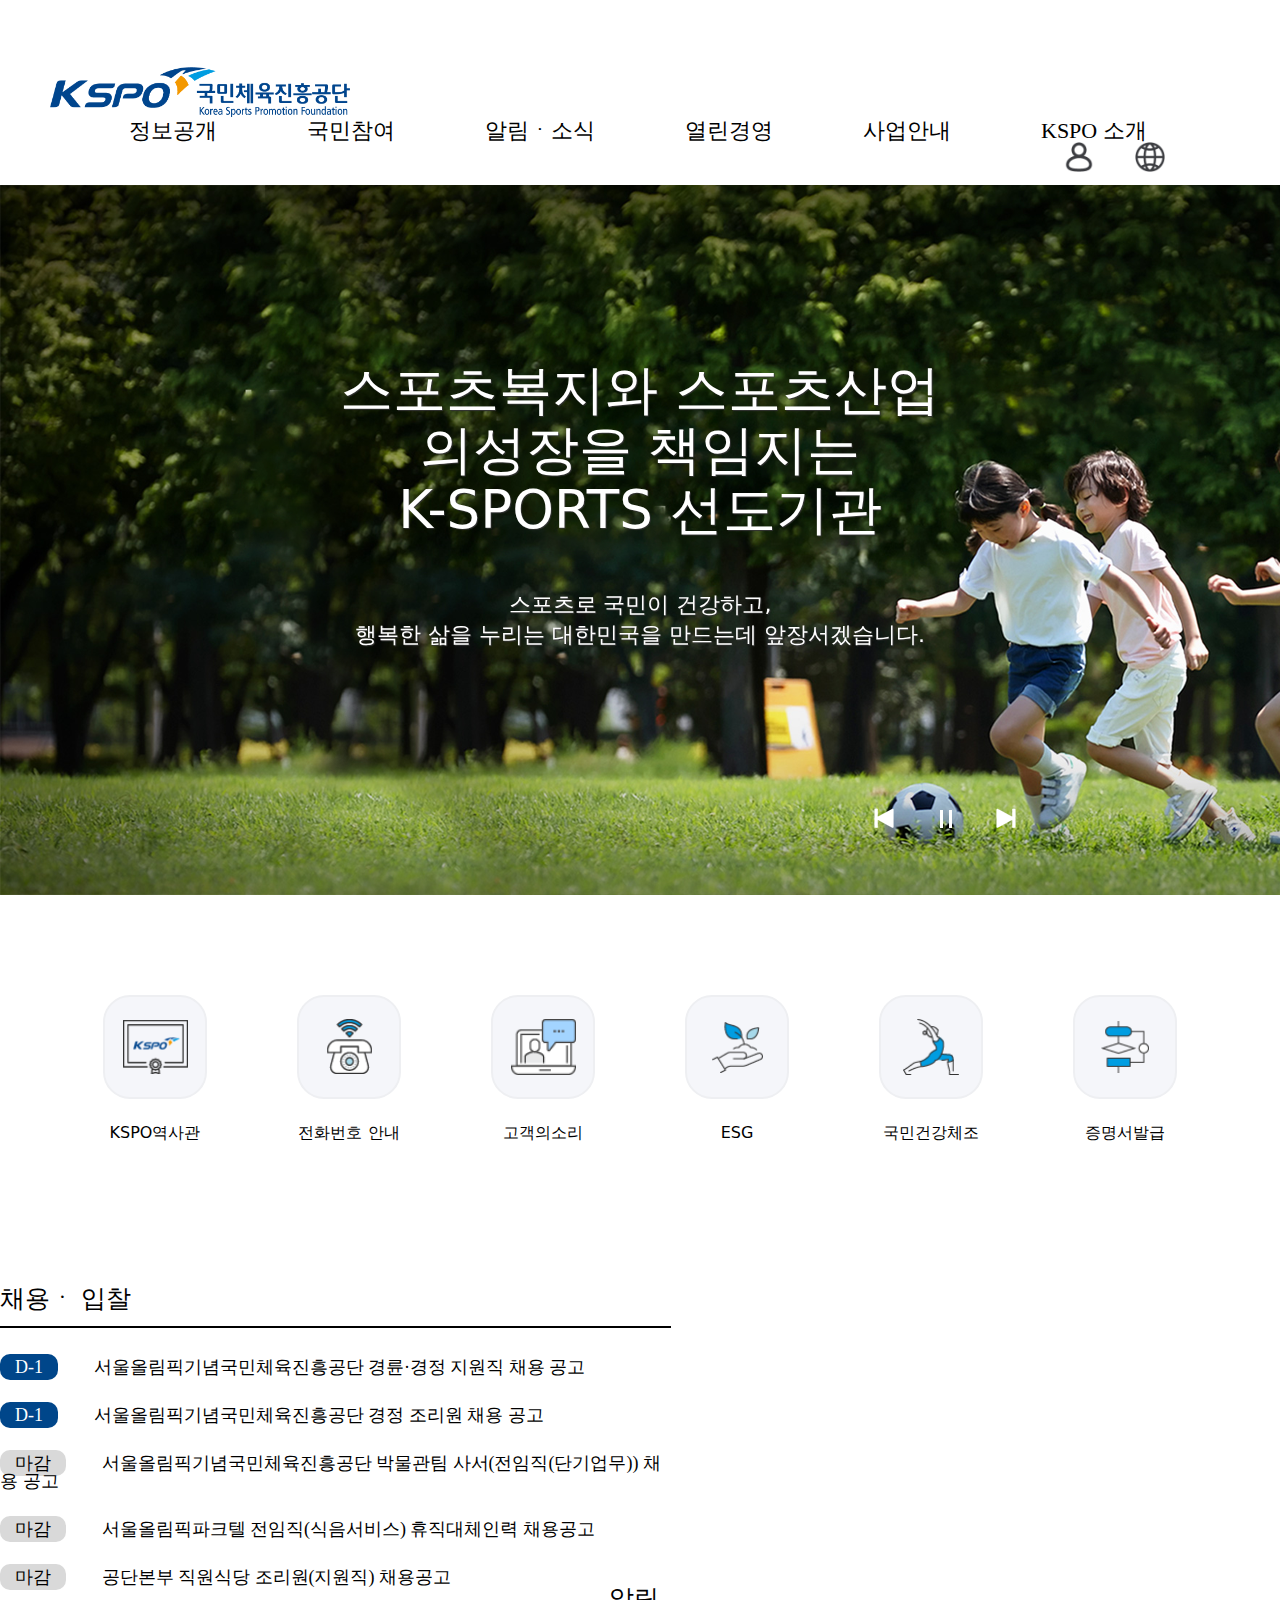
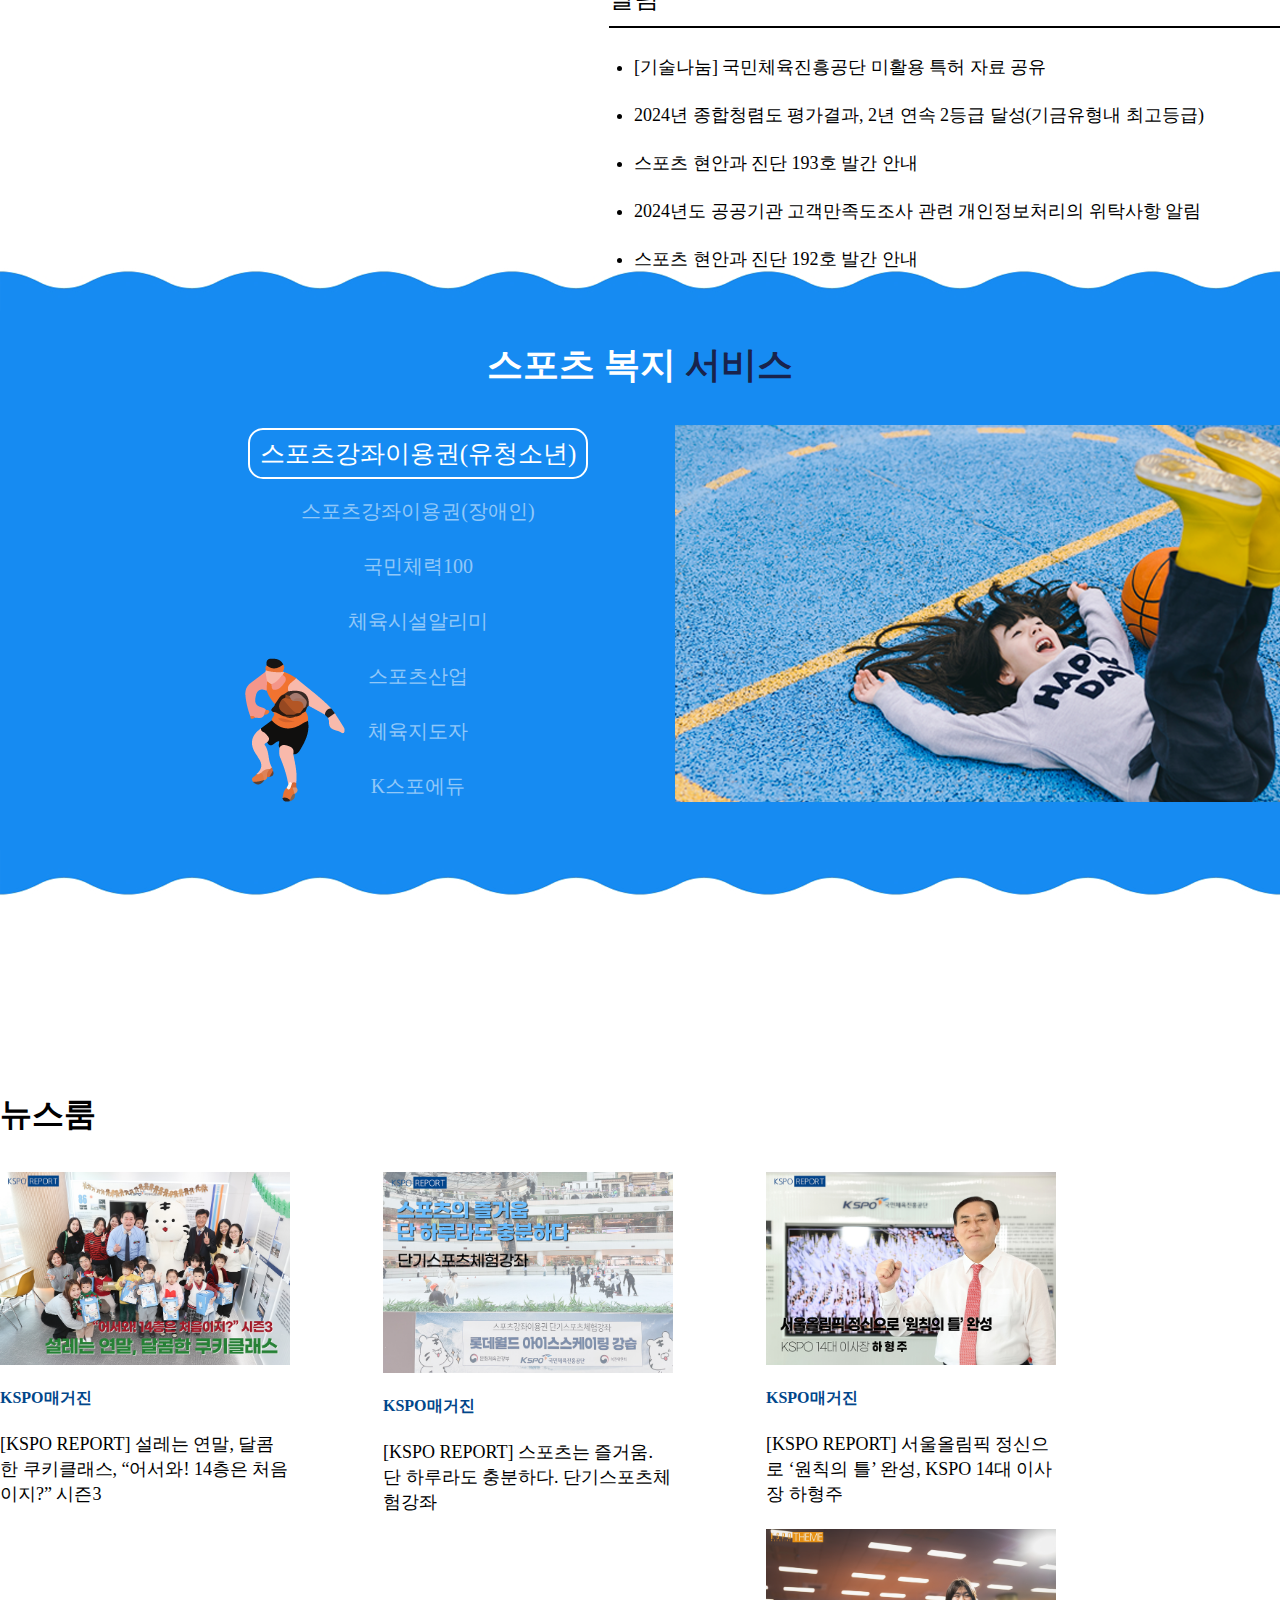
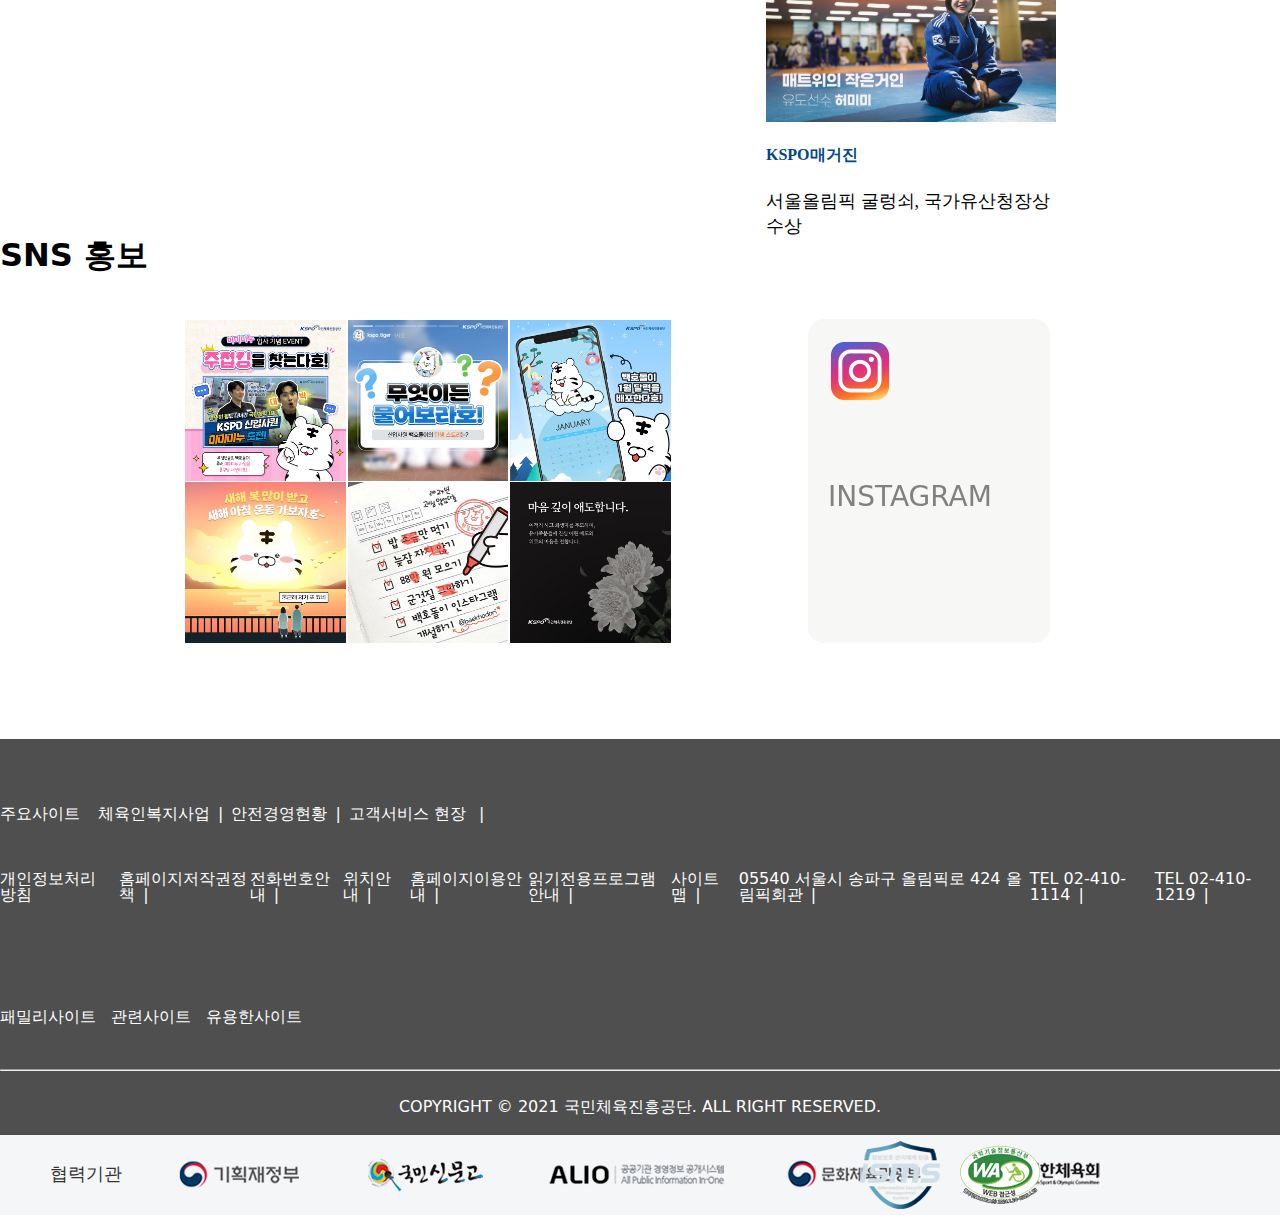
==== commit 6ab6fda4: "Add files via upload" ====
--- a/index.html
+++ b/index.html
@@ -179,7 +179,7 @@
           <div class="swiper-slide">
             <img src="./img/main_view3_s.png" alt="">
             <div class="view_t">
-              <h2>스포츠로 건강하고 행복한 대한민국을 만듭니다.</h2>
+              <h2>스포츠로 건강하고 <br>행복한 대한민국을 만듭니다.</h2>
               <p>
                 1988 서울올림픽을 개최한 이듬해 탄생한 KSPO는<br>
                 대한민국 체육재정을 책임지는 튼튼한 거목으로 자라났습니다. <br>
@@ -195,8 +195,8 @@
         <div class="next"><img src="./img/next.png" alt=""></div>
         <div class="prev"><img src="./img/prev.png" alt=""></div>
         <div class="pagination"></div>
-        <div class="autoplay-progress">
-          <div><img src="./img/stop.png" alt=""></div>
+        <div class="autoplay-progress play">
+          <div><img src="./img/stop.png" alt=""><img src="./img/play.png" alt=""></div>
           <svg viewBox="0 0 48 48">
             <circle cx="24" cy="24" r="20"></circle>
           </svg>
@@ -232,9 +232,9 @@
             <div><img src="./img/q4.png" alt=""></div>
             <p>국민건강체조</p>
           </a></li>
-        <li><a href="https://www.kspo.or.kr/kspo/main/contents.do?menuNo=200131">
-            <div><img src="./img/q4.png" alt=""></div>
-            <p>국민건강체조</p>
+        <li><a href="https://www.kspo.or.kr/kspo/main/contents.do?menuNo=200018">
+            <div><img src="./img/q2.png" alt=""></div>
+            <p>증명서발급</p>
           </a></li>
 
       </ul>
@@ -586,52 +586,7 @@
     <script src="https://cdn.jsdelivr.net/npm/swiper@11/swiper-bundle.min.js"></script>
 
     <!--스와이퍼 호출 -->
-    <script>
-      const progressCircle = document.querySelector(".autoplay-progress svg");
-      const progressContent = document.querySelector(".autoplay-progress span");
-      var swiper = new Swiper(" #main_view .mySwiper", {
-        spaceBetween: 30,
-        centeredSlides: true,
-        autoplay: {
-          delay: 2500,
-          disableOnInteraction: false
-        },
-        pagination: {
-          el: ".pagination",
-          type: "fraction",
-        },
-        navigation: {
-          nextEl: ".next",
-          prevEl: ".prev"
-        },
-        on: {
-          autoplayTimeLeft(s, time, progress) {
-            progressCircle.style.setProperty("--progress", 1 - progress);
-            progressContent.textContent = `${Math.ceil(time / 1000)}s`;
-          }
-        }
-      });
-      const swiper3 = new Swiper('.sns_swiper', {
-        // Optional parameters
-
-        loop: true,
-      
-      });
-      var swiper2 = new Swiper("#sns .swiper", {
-        effect: "cube",
-        grabCursor: true, loop:true,
-
-      });
-
-      swiper3.controller.control=swiper2;
-      swiper2.controller.control=swiper3;
-      
-
-     
-
-     
-
-    </script>
+    <script src="./js/script.js"></script>
   </main>
 </body>
 
--- a/css/style.css
+++ b/css/style.css
@@ -212,9 +212,25 @@
 }
 #main_view .view_t {
   position: absolute;
-  top: 30%;
-  left: 25%;
-  color: #fff;
+  top: 45%;
+  left: 50%;
+  transform: translate(-50%, -50%);
+  color: #fff;
+  text-align: center;
+  text-shadow: 2px 2px 4px rgba(0, 0, 0, 0.5); /* 텍스트 그림자 추가 */
+}
+#main_view .play img:first-child {
+  display: inline-block;
+}
+#main_view .play img:last-child {
+  display: none;
+  margin-left: 5px;
+}
+#main_view .play.pause img:first-child {
+  display: none;
+}
+#main_view .play.pause img:last-child {
+  display: inline-block;
 }
 
 #main_search {
@@ -244,14 +260,26 @@
 }
 
 #q_menu ul {
-  font-size: 0;
+  display: flex;
+  justify-content: center;
+  gap: 90px;
+  margin-top: 100px;
+}
+#q_menu ul li {
+  display: flex;
+  flex-direction: column;
+  align-items: center;
+  justify-content: center;
+  height: 100%;
   text-align: center;
 }
-#q_menu li {
-  font-size: 17px;
-  display: inline-block;
-  margin-right: 163px;
-  margin-top: 110px;
+#q_menu ul li div {
+  display: flex;
+  align-items: center;
+  justify-content: center;
+}
+#q_menu ul li div img {
+  width: 65%;
 }
 #q_menu div {
   width: 100px;
@@ -269,10 +297,6 @@
 #q_menu li:last-child {
   margin-right: 0;
 }
-#q_menu img {
-  vertical-align: middle;
-  margin-top: 22.5px;
-}
 
 #bord {
   margin-top: 145px;
